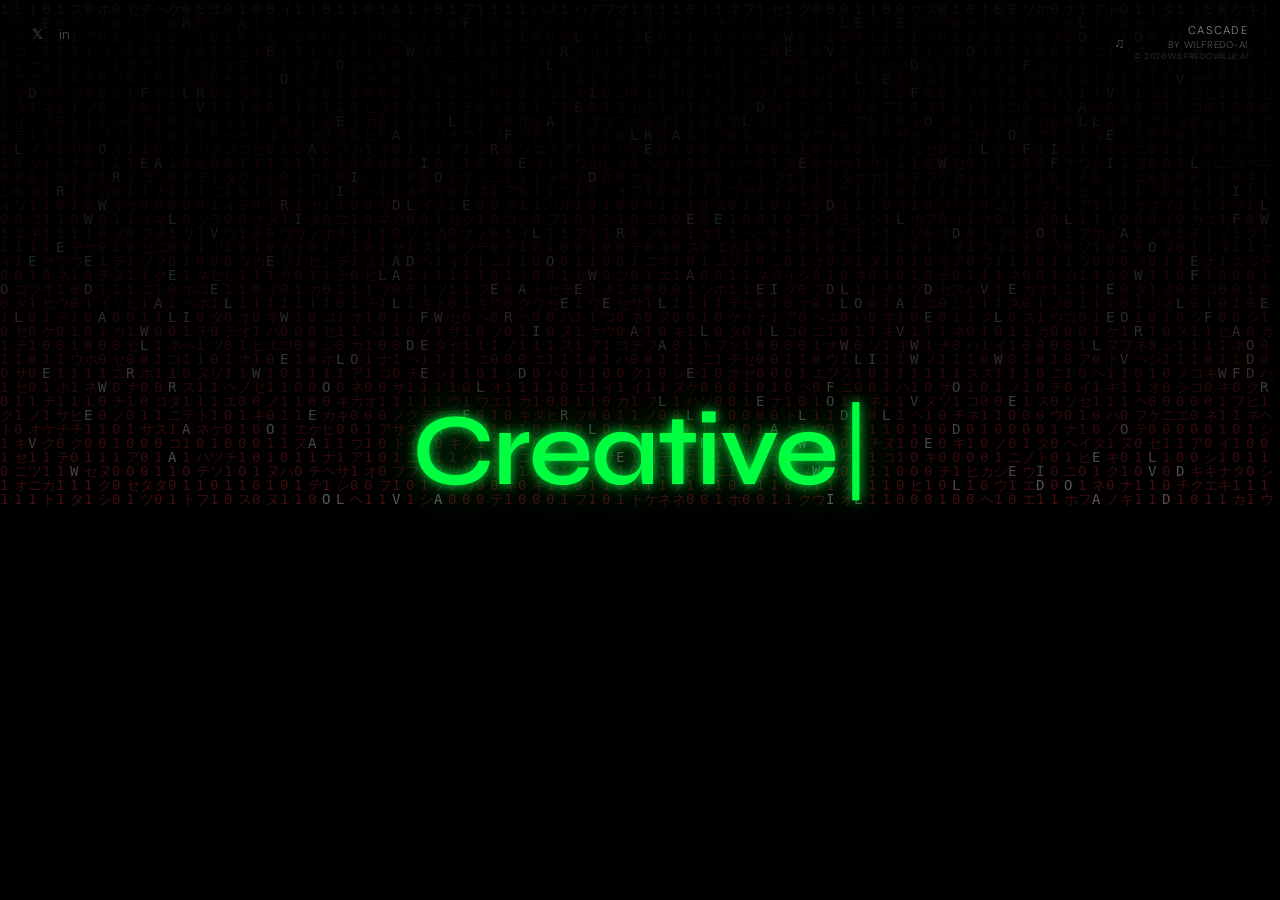
==== index.html @ 31f4cccd "Add Google Analytics (G-KFKY64NLW1) Co-Authored-By: Claude Sonnet 4.6 <noreply@anthropic.com>" ====
<!DOCTYPE html>
<html lang="en">
<head>
  <meta charset="UTF-8" />
  <meta name="viewport" content="width=device-width, initial-scale=1.0" />
  <title>Wilfredo Valle — wilfredovalle.ai</title>
  <meta name="description" content="Something is coming. Wilfredo Valle — San Francisco." />
  <meta property="og:title" content="Wilfredo Valle — Coming Soon" />
  <meta property="og:description" content="Something is coming. Wilfredo Valle — San Francisco." />
  <meta property="og:url" content="https://wilfredovalle.ai" />
  <meta property="og:type" content="website" />
  <meta property="og:image" content="https://wilfredovalle.ai/assets/og-image.png" />
  <meta name="twitter:card" content="summary_large_image" />
  <meta name="twitter:title" content="Wilfredo Valle — Coming Soon" />
  <meta name="twitter:description" content="Something is coming. Wilfredo Valle — San Francisco." />
  <meta name="twitter:image" content="https://wilfredovalle.ai/assets/og-image.png" />
  <link rel="canonical" href="https://wilfredovalle.ai" />
  <link rel="preconnect" href="https://fonts.googleapis.com" />
  <link rel="preconnect" href="https://fonts.gstatic.com" crossorigin />
  <link href="https://fonts.googleapis.com/css2?family=Syne:wght@400;500;600;700&family=DM+Sans:wght@200;300;400&display=swap" rel="stylesheet" />
  <link rel="stylesheet" href="styles.css?v=2" />
  <!-- Google tag (gtag.js) -->
  <script async src="https://www.googletagmanager.com/gtag/js?id=G-KFKY64NLW1"></script>
  <script>
    window.dataLayer = window.dataLayer || [];
    function gtag(){dataLayer.push(arguments);}
    gtag('js', new Date());
    gtag('config', 'G-KFKY64NLW1');
  </script>
</head>
<body>

  <div id="js-intro" class="word-intro" aria-live="polite" aria-label="Teaser">
    <canvas class="word-intro__canvas" aria-hidden="true"></canvas>
    <span class="word-intro__display"></span><span class="word-intro__cursor">|</span>

    <nav class="teaser-socials" aria-label="Social profiles">
      <a href="https://x.com/atnomos" target="_blank" rel="noopener noreferrer" aria-label="X">𝕏</a>
      <a href="https://www.linkedin.com/in/wilfredo-tpm/" target="_blank" rel="noopener noreferrer" aria-label="LinkedIn">in</a>
    </nav>

    <div class="teaser-audio-bar">
      <button class="teaser-mute" id="js-mute" aria-label="Mute music">♫</button>
      <div class="teaser-audio-label">
        <span>Cascade</span>
        <span>by wilfredo-ai</span>
        <span>© 2026 wilfredovalle.ai</span>
      </div>
    </div>

    <!-- End card: monogram + March 2026, fades in after "Coming Soon" -->
    <div id="js-endcard" class="teaser-endcard">
      <div class="logo-ring">
        <a class="monogram monogram--landing" href="https://wilfredovalle.ai" aria-label="Wilfredo Valle">
          <video muted playsinline id="js-mv">
            <source src="assets/animate-logo.webm" type="video/webm" />
            <source src="assets/animate-logov2.m4v" type="video/mp4" />
          </video>
          <img src="assets/monogram-logo.png" alt="Wilfredo Valle" class="logo-static" id="js-mi" />
        </a>
      </div>
      <div class="teaser-countdown" id="js-countdown">
        <span class="teaser-countdown__label">Launching</span>
        <div class="teaser-countdown__units">
          <div class="teaser-countdown__unit"><span id="js-cd-d">00</span><span>Days</span></div>
          <div class="teaser-countdown__sep">:</div>
          <div class="teaser-countdown__unit"><span id="js-cd-h">00</span><span>Hrs</span></div>
          <div class="teaser-countdown__sep">:</div>
          <div class="teaser-countdown__unit"><span id="js-cd-m">00</span><span>Min</span></div>
          <div class="teaser-countdown__sep">:</div>
          <div class="teaser-countdown__unit"><span id="js-cd-s">00</span><span>Sec</span></div>
        </div>
      </div>
    </div>
  </div>

  <style>
    /* Keep words on one line at all viewport widths */
    .word-intro__display,
    .word-intro__cursor {
      white-space: nowrap;
      font-size: clamp(1.6rem, 8vw, 8rem);
    }

    /* Slow fade for "Coming Soon" — teaser page only */
    .word-intro__display.is-farewell {
      transition: opacity 2000ms ease, text-shadow 2000ms ease;
      opacity: 0;
      text-shadow: none;
    }

    /* End card wrapper — centered, stacks monogram above credit */
    .teaser-endcard {
      position: absolute;
      top: 50%;
      left: 50%;
      transform: translate(-50%, -50%);
      z-index: 2;
      display: flex;
      flex-direction: column;
      align-items: center;
      gap: 2rem;
      opacity: 0;
      transition: opacity 1500ms ease;
      pointer-events: none;
    }

    .teaser-endcard.is-visible {
      opacity: 1;
      pointer-events: auto;
    }

    /* Countdown — centered inside endcard */
    .teaser-countdown {
      display: flex;
      flex-direction: column;
      align-items: center;
      gap: 0.45rem;
    }
    .teaser-countdown__label {
      font-family: var(--f-ui, 'DM Sans', sans-serif);
      font-size: clamp(0.45rem, 0.9vw, 0.55rem);
      font-weight: 300;
      letter-spacing: 0.22em;
      text-transform: uppercase;
      color: rgba(243, 241, 238, 0.22);
    }
    .teaser-countdown__units {
      display: flex;
      align-items: flex-start;
      gap: 0.4rem;
    }
    .teaser-countdown__unit {
      display: flex;
      flex-direction: column;
      align-items: center;
      gap: 0.15rem;
    }
    .teaser-countdown__unit span:first-child {
      font-family: var(--f-ui, 'DM Sans', sans-serif);
      font-size: clamp(1rem, 2.5vw, 1.5rem);
      font-weight: 200;
      letter-spacing: 0.04em;
      color: rgba(243, 241, 238, 0.55);
      font-variant-numeric: tabular-nums;
      line-height: 1;
    }
    .teaser-countdown__unit span:last-child {
      font-family: var(--f-ui, 'DM Sans', sans-serif);
      font-size: clamp(0.38rem, 0.7vw, 0.48rem);
      font-weight: 300;
      letter-spacing: 0.15em;
      text-transform: uppercase;
      color: rgba(243, 241, 238, 0.2);
    }
    .teaser-countdown__sep {
      font-family: var(--f-ui, 'DM Sans', sans-serif);
      font-size: clamp(0.8rem, 2vw, 1.2rem);
      font-weight: 200;
      color: rgba(243, 241, 238, 0.18);
      padding-top: 0.05rem;
      line-height: 1;
    }

    /* Audio bar — fixed top-right, stacks mute button + track info */
    .teaser-audio-bar {
      position: absolute;
      top: 1.5rem;
      right: 2rem;
      z-index: 2;
      display: flex;
      align-items: center;
      gap: 0.6rem;
    }

    /* Music toggle button */
    .teaser-mute {
      background: none;
      border: none;
      color: rgba(243, 241, 238, 0.3);
      font-size: 0.9rem;
      cursor: pointer;
      padding: 0;
      transition: color 200ms;
      flex-shrink: 0;
    }
    .teaser-mute:hover { color: rgba(243, 241, 238, 0.7); }

    /* Track name + credit */
    .teaser-audio-label {
      display: flex;
      flex-direction: column;
      align-items: flex-end;
      gap: 0.1rem;
      font-family: var(--f-ui, 'DM Sans', sans-serif);
      font-weight: 300;
      letter-spacing: 0.08em;
      text-transform: uppercase;
      line-height: 1.2;
    }
    .teaser-audio-label span:nth-child(1) {
      font-size: clamp(0.55rem, 1.2vw, 0.7rem);
      color: rgba(243, 241, 238, 0.55);
    }
    .teaser-audio-label span:nth-child(2) {
      font-size: clamp(0.48rem, 1vw, 0.6rem);
      color: rgba(243, 241, 238, 0.35);
      letter-spacing: 0.06em;
    }
    .teaser-audio-label span:nth-child(3) {
      font-size: clamp(0.42rem, 0.9vw, 0.52rem);
      color: rgba(243, 241, 238, 0.22);
      letter-spacing: 0.05em;
    }

    /* Social icons — top-left */
    .teaser-socials {
      position: absolute;
      top: 1.6rem;
      left: 2rem;
      z-index: 2;
      display: flex;
      align-items: center;
      gap: 1rem;
      font-family: var(--f-ui, 'DM Sans', sans-serif);
      font-size: 0.85rem;
      font-weight: 300;
    }
    .teaser-socials a {
      color: rgba(243, 241, 238, 0.3);
      text-decoration: none;
      transition: color 200ms;
    }
    .teaser-socials a:hover { color: rgba(243, 241, 238, 0.75); }

    /* "March 2026" credit text */
    .teaser-credit {
      display: block;
      text-align: center;
      padding-left: 0.35em; /* compensate for trailing letter-spacing so text is visually centered */
      font-family: var(--f-ui, 'DM Sans', sans-serif);
      font-size: clamp(0.65rem, 1.5vw, 0.85rem);
      font-weight: 300;
      letter-spacing: 0.35em;
      text-transform: uppercase;
      color: rgba(243, 241, 238, 0.45);
      white-space: nowrap;
    }
  </style>

  <script>
    (function () {
      'use strict';

      var intro   = document.getElementById('js-intro');
      var display = intro.querySelector('.word-intro__display');
      var cursor  = intro.querySelector('.word-intro__cursor');
      var canvas  = intro.querySelector('.word-intro__canvas');
      var ctx     = canvas.getContext('2d');

      // --- Matrix rain ---
      var FONT_SIZE = 14;
      var CHARS      = '01101001011010011011010110100101101001010110100110110101アイウエオカキクケコサシスセソタチツテトナニヌネノハヒフヘホ';
      var NAME_CHARS = 'WILFREDOVALE';
      var drops, rainInterval;

      function initCanvas() {
        canvas.width  = window.innerWidth;
        canvas.height = window.innerHeight;
        ctx.fillStyle = '#000';
        ctx.fillRect(0, 0, canvas.width, canvas.height);
        drops = new Array(Math.floor(canvas.width / FONT_SIZE)).fill(1);
      }

      function drawRain() {
        ctx.fillStyle = 'rgba(0, 0, 0, 0.05)';
        ctx.fillRect(0, 0, canvas.width, canvas.height);
        ctx.font = FONT_SIZE + 'px monospace';

        // Slow sine wave oscillates between green (t=0) and red (t=1)
        var t      = (Math.sin(Date.now() / 4000) + 1) / 2;
        var rMain  = Math.floor(t * 220);
        var gMain  = Math.floor((1 - t) * 255);
        var rLight = Math.floor(t * 255 + (1 - t) * 204);
        var gLight = Math.floor((1 - t) * 255 + t * 204);
        var mainColor  = 'rgb(' + rMain  + ',' + gMain  + ',40)';
        var lightColor = 'rgb(' + rLight + ',' + gLight + ',204)';

        for (var i = 0; i < drops.length; i++) {
          // 8% chance to inject a letter from the name with a random glow
          var isName = Math.random() < 0.08;
          var char = isName
            ? NAME_CHARS[Math.floor(Math.random() * NAME_CHARS.length)]
            : CHARS[Math.floor(Math.random() * CHARS.length)];

          if (isName) {
            ctx.shadowColor = mainColor;
            ctx.shadowBlur  = 10 + Math.random() * 25;
            ctx.fillStyle   = Math.random() < 0.4 ? '#ffffff' : lightColor;
          } else {
            ctx.shadowBlur = 0;
            ctx.fillStyle  = drops[i] === 1 ? lightColor : mainColor;
          }

          ctx.fillText(char, i * FONT_SIZE, drops[i] * FONT_SIZE);
          ctx.shadowBlur = 0; // always reset so glow doesn't bleed

          if (drops[i] * FONT_SIZE > canvas.height && Math.random() > 0.975) {
            drops[i] = 0;
          }
          drops[i]++;
        }
      }

      initCanvas();
      window.addEventListener('resize', initCanvas);
      rainInterval = setInterval(drawRain, 33); // ~30 fps

      // --- Typewriter ---
      var WORDS     = ['Creative Direction', 'Design Thinker', 'Technologist', 'Program Manager', 'AI Evangelist', 'Coming Soon'];
      var HOLD      = 900;
      var CLEAR_GAP = 220;
      var timer;

      // Randomised delay per character — mimics natural typing rhythm
      function charDelay(ch) {
        var base = ch === ' ' ? 180 : 120;          // spaces feel like a beat
        var jitter = Math.random() * 100;            // ±0–100ms natural variance
        var hesitate = Math.random() < 0.12 ? 200 : 0; // occasional micro-pause
        return base + jitter + hesitate;
      }

      function farewell() {
        clearTimeout(timer);
        // Hold 1000ms → fade "Coming Soon" out (2000ms)
        setTimeout(function () {
          display.classList.add('is-farewell');
          cursor.style.display = 'none';
          // After "Coming Soon" is gone → fade in endcard and play monogram video
          setTimeout(function () {
            var endcard = document.getElementById('js-endcard');
            var mv = document.getElementById('js-mv');
            var mi = document.getElementById('js-mi');
            endcard.classList.add('is-visible');
            if (mv) {
              mv.currentTime = 0;
              mv.play();
              mv.addEventListener('ended', function () {
                mv.style.opacity = '0';
                if (mi) { mi.style.opacity = '1'; }
              }, { once: true });
            }
          }, 2200); // slightly past the 2000ms fade-out
        }, 1000);
      }

      function typeWord(wordIdx, charIdx) {
        var word = WORDS[wordIdx];
        display.textContent = word.slice(0, charIdx);
        if (charIdx < word.length) {
          timer = setTimeout(function () { typeWord(wordIdx, charIdx + 1); }, charDelay(word[charIdx]));
        } else if (wordIdx === WORDS.length - 1) {
          farewell();
        } else {
          timer = setTimeout(function () {
            display.textContent = '';
            timer = setTimeout(function () { typeWord(wordIdx + 1, 0); }, CLEAR_GAP);
          }, HOLD);
        }
      }

      typeWord(0, 0);
    }());
  </script>

  <script>
    /* ── Tron / Matrix inspired generative soundtrack ────────────────────────
       Layers: deep bass drone · detuned sawtooth pad · Am7 arpeggio · shimmer
       All synthesised via Web Audio API — no audio files needed.
       Starts automatically; falls back to first user interaction if
       browser autoplay policy blocks it.
    ──────────────────────────────────────────────────────────────────────── */
    (function () {
      'use strict';

      var AC = window.AudioContext || window.webkitAudioContext;
      if (!AC) return;

      var actx, masterGain, delay;
      var arpIdx = 0, arpTimer = null, arpStarted = false;
      var isMuted = false, isFading = false;

      // Am7 arpeggio: A2 C3 E3 G3 A3 G3 E3 C3 (dark, cinematic)
      var ARP   = [110, 130.81, 164.81, 196.00, 220.00, 196.00, 164.81, 130.81];
      var STEP  = 250; // 8th note at 120 BPM (ms)

      function build() {
        actx = new AC();

        // Master
        masterGain = actx.createGain();
        masterGain.gain.value = 0.5;
        masterGain.connect(actx.destination);

        // Feedback delay — simulates reverb
        delay = actx.createDelay(1.0);
        delay.delayTime.value = 0.38;
        var fb   = actx.createGain();   fb.gain.value = 0.42;
        var fbLp = actx.createBiquadFilter();
        fbLp.type = 'lowpass'; fbLp.frequency.value = 3000;
        delay.connect(fbLp); fbLp.connect(fb); fb.connect(delay);
        delay.connect(masterGain);

        // Route helper: split a node to dry (master) + wet (delay)
        function route(node, dry, wet) {
          if (dry) { var d = actx.createGain(); d.gain.value = dry; node.connect(d); d.connect(masterGain); }
          if (wet) { var w = actx.createGain(); w.gain.value = wet; node.connect(w); w.connect(delay); }
        }

        // ── Bass drone  A1 = 55 Hz, sine, tremolo LFO ──────────────────
        var bass  = actx.createOscillator(); bass.type = 'sine'; bass.frequency.value = 55;
        var bLFO  = actx.createOscillator(); bLFO.type = 'sine'; bLFO.frequency.value = 0.22;
        var bAmt  = actx.createGain(); bAmt.gain.value = 0.09;
        var bGain = actx.createGain(); bGain.gain.value = 0.28;
        bLFO.connect(bAmt); bAmt.connect(bGain.gain); // LFO → tremolo
        bass.connect(bGain); bGain.connect(masterGain);
        bass.start(); bLFO.start();

        // ── Pad  detuned sawtooth pairs at A2 + E3 + A3, lowpass swept ──
        var pFilt = actx.createBiquadFilter();
        pFilt.type = 'lowpass'; pFilt.frequency.value = 600; pFilt.Q.value = 2;

        var fLFO = actx.createOscillator(); fLFO.type = 'sine'; fLFO.frequency.value = 0.04;
        var fAmt = actx.createGain(); fAmt.gain.value = 450;  // sweep ±450 Hz
        fLFO.connect(fAmt); fAmt.connect(pFilt.frequency); fLFO.start();

        [[110, 110.5], [165, 165.4], [220, 220.7]].forEach(function (pair) {
          pair.forEach(function (f) {
            var o = actx.createOscillator(); o.type = 'sawtooth'; o.frequency.value = f;
            o.connect(pFilt); o.start();
          });
        });
        var pGain = actx.createGain(); pGain.gain.value = 0.08;
        pFilt.connect(pGain); route(pGain, 0.6, 0.4);

        // ── High shimmer  A5 = 880 Hz, mostly wet ──────────────────────
        var shim  = actx.createOscillator(); shim.type = 'sine'; shim.frequency.value = 880;
        var sGain = actx.createGain(); sGain.gain.value = 0.01;
        shim.connect(sGain); route(sGain, 0.05, 0.95);
        shim.start();

        // ── Arpeggio  Am7 pattern, square wave, 120 BPM 8th notes ──────
        function tick() {
          if (isFading) return; // let the fade finish cleanly — no new notes
          var f = ARP[arpIdx % ARP.length];
          var o = actx.createOscillator(); o.type = 'square'; o.frequency.value = f;
          var g = actx.createGain();
          g.gain.setValueAtTime(0, actx.currentTime);
          g.gain.linearRampToValueAtTime(0.08, actx.currentTime + 0.012);
          g.gain.exponentialRampToValueAtTime(0.001, actx.currentTime + STEP / 1000 * 0.8);
          o.connect(g); route(g, 0.4, 0.6);
          o.start(); o.stop(actx.currentTime + STEP / 1000);
          arpIdx++;
          arpTimer = setTimeout(tick, STEP);
        }

        function startArp() {
          if (actx.state === 'running' && !arpStarted) {
            arpStarted = true;
            setTimeout(tick, 600);
          }
        }
        actx.onstatechange = startArp;
        startArp();
      }

      // ── Boot ────────────────────────────────────────────────────────────
      build();

      // Try immediate resume (works when page was reached via a click/link)
      actx.resume().catch(function () {});

      // Fallback: resume on first interaction
      ['click', 'touchstart', 'keydown'].forEach(function (evt) {
        document.addEventListener(evt, function () { actx.resume(); }, { once: true });
      });

      // ── Fade out at 1:50 → silence at 2:00 ─────────────────────────────
      setTimeout(function () {
        isFading = true;
        clearTimeout(arpTimer);
        masterGain.gain.setValueAtTime(isMuted ? 0 : 0.5, actx.currentTime);
        masterGain.gain.linearRampToValueAtTime(0, actx.currentTime + 10);
      }, 110000); // 110s + 10s fade = exactly 2:00

      // ── Mute toggle ─────────────────────────────────────────────────────
      var muteBtn = document.getElementById('js-mute');
      if (muteBtn) {
        muteBtn.addEventListener('click', function (e) {
          e.stopPropagation();
          actx.resume(); // ensure running after interaction
          isMuted = !isMuted;
          masterGain.gain.setTargetAtTime(isMuted ? 0 : 0.5, actx.currentTime, 0.2);
          muteBtn.textContent = isMuted ? '♪' : '♫';
          muteBtn.setAttribute('aria-label', isMuted ? 'Unmute music' : 'Mute music');
        });
      }

    }());
  </script>

  <script>
    /* ── Countdown to March 31 2026 ─────────────────────────────────────── */
    (function () {
      var target = new Date(2026, 2, 31).getTime(); // March 31, 2026 midnight local
      var dEl = document.getElementById('js-cd-d');
      var hEl = document.getElementById('js-cd-h');
      var mEl = document.getElementById('js-cd-m');
      var sEl = document.getElementById('js-cd-s');
      function pad(n) { return n < 10 ? '0' + n : '' + n; }
      function tick() {
        var diff = target - Date.now();
        if (diff <= 0) { dEl.textContent = hEl.textContent = mEl.textContent = sEl.textContent = '00'; return; }
        dEl.textContent = pad(Math.floor(diff / 86400000));
        hEl.textContent = pad(Math.floor((diff % 86400000) / 3600000));
        mEl.textContent = pad(Math.floor((diff % 3600000) / 60000));
        sEl.textContent = pad(Math.floor((diff % 60000) / 1000));
      }
      tick();
      setInterval(tick, 1000);
    }());
  </script>

</body>
</html>
---- styles.css ----
/* =============================================================================
   WILFREDO VALLE — PORTRAIT PHOTOGRAPHY
   styles.css
   ============================================================================= */


/* -----------------------------------------------------------------------------
   1. DESIGN TOKENS
   ----------------------------------------------------------------------------- */

:root {
  /* Color palette — warm near-white on deep black */
  --c-text:         #f0eee9;
  --c-text-muted:   rgba(240, 238, 233, 0.60);
  --c-text-dim:     rgba(240, 238, 233, 0.35);
  --c-border:       rgba(240, 238, 233, 0.18);
  --c-border-hover: rgba(240, 238, 233, 0.45);
  --c-glass:        rgba(0, 0, 0, 0.28);
  --c-glass-hover:  rgba(240, 238, 233, 0.09);

  /* Typography */
  --f-display: 'Syne', 'Helvetica Neue', Helvetica, Arial, sans-serif;
  --f-ui:      'DM Sans', 'Helvetica Neue', Helvetica, Arial, sans-serif;

  /* Easing curve */
  --ease: cubic-bezier(0.22, 1, 0.36, 1);
}


/* -----------------------------------------------------------------------------
   2. RESET
   ----------------------------------------------------------------------------- */

*,
*::before,
*::after {
  box-sizing: border-box;
  margin: 0;
  padding: 0;
}

html,
body {
  height: 100%;
  overflow-x: hidden;
}

body {
  font-family: var(--f-ui);
  color: var(--c-text);
  background-color: #0d0d0d;
  -webkit-font-smoothing: antialiased;
  -moz-osx-font-smoothing: grayscale;
}

img {
  display: block;
  max-width: 100%;
}

a {
  color: inherit;
  text-decoration: none;
}

button {
  cursor: pointer;
  background: none;
  border: none;
  font: inherit;
}


/* -----------------------------------------------------------------------------
   3. BACKGROUND
   ----------------------------------------------------------------------------- */

/*
  ┌───────────────────────────────────────────────────────────────────────────┐
  │  BACKGROUND IMAGE                                                         │
  │  Replace YOUR_BACKGROUND_IMAGE_HERE with your hosted image URL.           │
  │  Example:                                                                 │
  │    background-image: url('/assets/images/background.jpg');                │
  │  Tip: adjust background-position to frame a specific area of the photo.  │
  └───────────────────────────────────────────────────────────────────────────┘
*/
.bg-image {
  position: fixed;
  inset: 0;
  z-index: 0;
  background-image: url('YOUR_BACKGROUND_IMAGE_HERE');
  background-size: cover;
  background-position: center;
  background-repeat: no-repeat;
  background-color: #111; /* Solid fallback while image loads */
}

/*
  Dark scrim overlay.
  Increase the alpha (currently 0.65) to darken; decrease to lighten.
*/
.bg-overlay {
  position: fixed;
  inset: 0;
  z-index: 1;
  background-color: rgba(0, 0, 0, 0.65);
}


/* -----------------------------------------------------------------------------
   4. SHARED: MONOGRAM CIRCLE
   ----------------------------------------------------------------------------- */

/*
  Default: displays "WA" text monogram.
  To use your portrait photo instead:
    1. Add the class "monogram--photo" alongside "monogram"
    2. Replace the URL in .monogram--photo below
    3. Remove the inner <span class="monogram__text"> from the HTML
*/
.monogram {
  width: 96px;
  height: 96px;
  border-radius: 50%;
  border: 1px solid var(--c-border);
  background-color: var(--c-glass);
  backdrop-filter: blur(10px);
  -webkit-backdrop-filter: blur(10px);
  display: flex;
  align-items: center;
  justify-content: center;
  flex-shrink: 0;
  overflow: hidden;
  user-select: none;
  transition: border-color 400ms var(--ease);
}

.monogram:hover {
  border-color: var(--c-border-hover);
}

.monogram__text {
  font-family: var(--f-display);
  font-weight: 500;
  font-size: 2rem;
  letter-spacing: 0.12em;
  color: var(--c-text);
  line-height: 1;
}

/* Landing page: larger size, no border (ring wrapper handles it) */
.monogram--landing {
  position: relative;
  width: 152px;
  height: 152px;
  border: none;
  background: transparent;
  backdrop-filter: none;
  -webkit-backdrop-filter: none;
}

.monogram--landing video {
  width: 100%;
  height: 100%;
  object-fit: contain;
  display: block;
  transform: scale(2.6);
  transition: opacity 600ms cubic-bezier(0.22, 1, 0.36, 1);
}

.logo-static {
  position: absolute;
  inset: 0;
  width: 100%;
  height: 100%;
  object-fit: cover;
  opacity: 0;
  pointer-events: none;
  transition: opacity 600ms cubic-bezier(0.22, 1, 0.36, 1);
}

/*
  Shiny silver ring wrapping the landing logo.
  Uses a conic-gradient to simulate a polished metallic surface —
  highlights at top-right, shadows at bottom-left.
*/
.logo-ring {
  padding: 3px;
  border-radius: 50%;
  background: conic-gradient(
    from 125deg,
    #4a4a4a   0deg,
    #b0b0b0  50deg,
    #e8e8e8  85deg,
    #ffffff 110deg,
    #f0f0f0 135deg,
    #c8c8c8 165deg,
    #888888 210deg,
    #5a5a5a 250deg,
    #aaaaaa 295deg,
    #4a4a4a 360deg
  );
  box-shadow:
    0 0 0 1px rgba(255, 255, 255, 0.08),
    0 0 28px rgba(200, 200, 200, 0.18),
    0 4px 20px rgba(0, 0, 0, 0.55);
  transition: box-shadow 400ms var(--ease);
}

.logo-ring:hover {
  box-shadow:
    0 0 0 1px rgba(255, 255, 255, 0.14),
    0 0 40px rgba(220, 220, 220, 0.28),
    0 4px 24px rgba(0, 0, 0, 0.55);
}

/* Small variant used inside the nav bar */
.monogram--sm {
  width: 42px;
  height: 42px;
}

.monogram--sm .monogram__text {
  font-size: 1.1rem;
  letter-spacing: 0.06em;
}

/*
  ┌───────────────────────────────────────────────────────────────────────────┐
  │  PORTRAIT PHOTO VARIANT                                                   │
  │  Replace YOUR_HEADSHOT_HERE with your circular portrait image URL.        │
  │  Example: url('/assets/images/wilfredo-headshot.jpg')                    │
  └───────────────────────────────────────────────────────────────────────────┘
*/
.monogram--photo {
  background-image: url('YOUR_HEADSHOT_HERE');
  background-size: cover;
  background-position: center;
}


/* -----------------------------------------------------------------------------
   5. SHARED: SOCIAL LINKS ROW
   ----------------------------------------------------------------------------- */

.socials {
  display: flex;
  align-items: center;
  justify-content: center;
  gap: 1.1rem;
}

.social-link {
  display: flex;
  align-items: center;
  justify-content: center;
  width: 34px;
  height: 34px;
  border-radius: 50%;
  border: 1px solid var(--c-border);
  color: var(--c-text-muted);
  font-family: var(--f-ui);
  font-size: 0.78rem;
  font-weight: 400;
  transition:
    color 360ms var(--ease),
    border-color 360ms var(--ease),
    background-color 360ms var(--ease);
}

.social-link:hover {
  color: var(--c-text);
  border-color: var(--c-border-hover);
  background-color: var(--c-glass-hover);
}

/* 500px needs smaller text to fit inside the circle */
.social-link--500px {
  font-size: 0.5rem;
  font-weight: 300;
  flex-direction: column;
  line-height: 1.2;
  letter-spacing: 0.01em;
}


/* -----------------------------------------------------------------------------
   6. LANDING SCREEN
   ----------------------------------------------------------------------------- */

.landing {
  position: fixed;
  inset: 0;
  z-index: 200;
  display: flex;
  flex-direction: column;
  align-items: center;
  justify-content: center;
  gap: 1.5rem;
  /* Fade-out transition applied via JS */
  transition:
    opacity  800ms var(--ease),
    visibility 800ms var(--ease);
}

.landing.is-hidden {
  opacity: 0;
  visibility: hidden;
  pointer-events: none;
}

/* ── Logo intro: ring sweeps in, photo stays upright ── */
.logo-ring {
  animation: ring-sweep 1s cubic-bezier(0.22, 1, 0.36, 1) 0.15s both;
}

/* Counter-rotate the inner circle so the photo stays face-up */
.logo-ring .monogram--landing {
  animation: ring-counter 1s cubic-bezier(0.22, 1, 0.36, 1) 0.15s both;
}

@keyframes ring-sweep {
  from { rotate: -300deg; }
  to   { rotate: 0deg; }
}

@keyframes ring-counter {
  from { rotate: 300deg; }
  to   { rotate: 0deg; }
}

/* ── Staggered reveal for subtitle, button, socials ── */
.landing__sub {
  animation: landing-item-in 0.7s var(--ease) 1s both;
}

.btn-enter {
  animation: landing-item-in 0.7s var(--ease) 1.2s both;
}

.landing .socials {
  animation: landing-item-in 0.7s var(--ease) 1.4s both;
}

@keyframes landing-item-in {
  from { opacity: 0; transform: translateY(14px); }
  to   { opacity: 1; transform: translateY(0); }
}

.landing__heading {
  font-family: var(--f-display);
  font-weight: 400;
  font-size: clamp(1.45rem, 4vw, 2.2rem);
  letter-spacing: 0.02em;
  text-align: center;
  color: var(--c-text);
  line-height: 1.25;
  max-width: 500px;
  padding: 0 1.5rem;
}

.landing__sub {
  font-family: var(--f-ui);
  font-weight: 200;
  font-size: 0.67rem;
  letter-spacing: 0.38em;
  text-transform: uppercase;
  color: var(--c-text-muted);
}

/* "Enter" pill button */
.btn-enter {
  margin-top: 0.2rem;
  padding: 0.62rem 2rem;
  border-radius: 100px;
  border: 1px solid var(--c-border);
  background-color: var(--c-glass);
  backdrop-filter: blur(12px);
  -webkit-backdrop-filter: blur(12px);
  color: var(--c-text-muted);
  font-family: var(--f-ui);
  font-weight: 300;
  font-size: 0.67rem;
  letter-spacing: 0.32em;
  text-transform: uppercase;
  transition:
    background-color 380ms var(--ease),
    border-color     380ms var(--ease),
    color            380ms var(--ease),
    transform         120ms ease;
}

.btn-enter:hover {
  background-color: var(--c-glass-hover);
  border-color: var(--c-border-hover);
  color: var(--c-text);
}

.btn-enter:active {
  transform: scale(0.97);
}

.btn-replay {
  position: absolute;
  bottom: 2rem;
  left: 50%;
  transform: translateX(-50%);
  background: none;
  border: none;
  color: rgba(243, 241, 238, 0.28);
  font-family: var(--f-ui);
  font-size: 0.62rem;
  letter-spacing: 0.18em;
  text-transform: uppercase;
  cursor: pointer;
  padding: 0;
  white-space: nowrap;
  transition: color 200ms;
  animation: landing-item-in 0.7s var(--ease) 2s both;
}

.btn-replay:hover {
  color: rgba(243, 241, 238, 0.65);
}


/* -----------------------------------------------------------------------------
   7. MAIN CONTENT WRAPPER
   ----------------------------------------------------------------------------- */

.site-main {
  position: relative;
  z-index: 10;
  min-height: 100vh;
  display: flex;
  flex-direction: column;
  /* Hidden by default; JS adds .is-revealed */
  opacity: 0;
  pointer-events: none;
  transition: opacity 800ms var(--ease);
}

.site-main.is-revealed {
  opacity: 1;
  pointer-events: auto;
}

/*
  Staggered reveal: sections slide up from 20px and fade in.
  Each .anim-N class carries a distinct transition-delay.
*/
.anim {
  opacity: 0;
  transform: translateY(20px);
  transition:
    opacity   700ms var(--ease),
    transform 700ms var(--ease);
}

.site-main.is-revealed .anim-1 { opacity: 1; transform: none; transition-delay:  80ms; }
.site-main.is-revealed .anim-2 { opacity: 1; transform: none; transition-delay: 220ms; }
.site-main.is-revealed .anim-3 { opacity: 1; transform: none; transition-delay: 360ms; }
.site-main.is-revealed .anim-4 { opacity: 1; transform: none; transition-delay: 490ms; }


/* -----------------------------------------------------------------------------
   8. NAVIGATION
   ----------------------------------------------------------------------------- */

.site-nav {
  position: fixed;
  top: 0;
  left: 0;
  right: 0;
  z-index: 50;
  display: flex;
  align-items: center;
  justify-content: space-between;
  padding: 1.4rem 2.5rem;
}

.site-nav__links {
  display: flex;
  align-items: center;
  gap: 2.5rem;
}

.site-nav__link {
  font-family: var(--f-ui);
  font-weight: 300;
  font-size: 0.64rem;
  letter-spacing: 0.3em;
  text-transform: uppercase;
  color: var(--c-text-muted);
  position: relative;
  transition: color 360ms var(--ease);
}

/* Animated underline on hover */
.site-nav__link::after {
  content: '';
  position: absolute;
  bottom: -4px;
  left: 0;
  right: 0;
  height: 1px;
  background: var(--c-text);
  transform: scaleX(0);
  transform-origin: left center;
  transition: transform 360ms var(--ease);
}

.site-nav__link:hover {
  color: var(--c-text);
}

.site-nav__link:hover::after {
  transform: scaleX(1);
}


/* -----------------------------------------------------------------------------
   9. HERO / INTRO
   ----------------------------------------------------------------------------- */

.hero {
  flex: 1;
  display: flex;
  flex-direction: column;
  align-items: center;
  justify-content: center;
  text-align: center;
  padding: 9rem 2rem 4rem;
  gap: 1.2rem;
}

.hero__headline {
  font-family: var(--f-display);
  font-weight: 400;
  font-size: clamp(2.8rem, 8vw, 5.6rem);
  letter-spacing: 0em;
  line-height: 1;
  color: var(--c-text);
  margin-top: 0.4rem;
}

.hero__sub {
  font-family: var(--f-ui);
  font-weight: 200;
  font-size: 0.64rem;
  letter-spacing: 0.45em;
  text-transform: uppercase;
  color: var(--c-text-muted);
}

.hero__location {
  font-family: var(--f-display);
  font-weight: 500;
  font-size: clamp(1.6rem, 4vw, 2.8rem);
  letter-spacing: 0.02em;
  color: var(--c-text);
  line-height: 1.1;
}

/* Gently bouncing scroll indicator */
.scroll-arrow {
  margin-top: 0.9rem;
  font-size: 1rem;
  color: var(--c-text-dim);
  animation: float-down 2.8s ease-in-out infinite;
  user-select: none;
}

@keyframes float-down {
  0%, 100% { transform: translateY(0);   opacity: 0.40; }
  50%       { transform: translateY(7px); opacity: 0.75; }
}


/* -----------------------------------------------------------------------------
   10. PORTRAIT GRID
   ----------------------------------------------------------------------------- */

.portfolio-grid {
  display: grid;
  grid-template-columns: repeat(3, 1fr);
  gap: 0;
  padding: 0;
}

.portrait-card {
  display: flex;
  flex-direction: column;
  gap: 0.65rem;
  cursor: pointer;
  /* Entrance: hidden state — revealed by IntersectionObserver */
  opacity: 0;
  transform: translateY(48px) scale(0.97);
  filter: blur(6px);
  will-change: opacity, transform, filter;
  transition:
    opacity   720ms var(--ease),
    transform 720ms var(--ease),
    filter    480ms ease-out;
}

.portrait-card.is-visible {
  opacity: 1;
  transform: none;
  filter: blur(0);
}

/* Image wrapper */
.portrait-card__image-wrap {
  position: relative;
  aspect-ratio: 2 / 3;
  overflow: hidden;
  background-color: rgba(240, 238, 233, 0.04);
}

/* Hover: warm shimmer overlay (image scale removed — parallax owns transform) */
.portrait-card__image-wrap::after {
  content: '';
  position: absolute;
  inset: 0;
  background: rgba(240, 238, 233, 0);
  transition: background 500ms var(--ease);
  pointer-events: none;
  z-index: 1;
}


.portrait-card:hover .portrait-card__image-wrap::after {
  background: rgba(240, 238, 233, 0.07);
}

.portrait-card__image-wrap img {
  width: 100%;
  height: 100%;
  object-fit: cover;
  display: block;
  transform: scale(1.1);
  transition: transform 80ms linear;
  will-change: transform;
}

/* Placeholder shown before real image is inserted */
.portrait-card__placeholder {
  position: absolute;
  inset: 0;
  display: flex;
  align-items: center;
  justify-content: center;
}

.portrait-card__num {
  font-family: var(--f-display);
  font-weight: 400;
  font-size: 1.4rem;
  color: rgba(240, 238, 233, 0.10);
  letter-spacing: 0.06em;
}

/* Name + title overlaid on image */
.portrait-card__caption {
  position: absolute;
  bottom: 0;
  left: 0;
  right: 0;
  padding: 3rem 1.25rem 1.25rem;
  background: linear-gradient(to top, rgba(0, 0, 0, 0.72) 0%, transparent 100%);
  display: flex;
  flex-direction: column;
  gap: 0.3rem;
  z-index: 2;
}

.portrait-card__name {
  font-family: var(--f-display);
  font-weight: 500;
  font-size: 0.95rem;
  letter-spacing: 0.04em;
  color: #fff;
  line-height: 1.2;
}

.portrait-card__title {
  font-family: var(--f-ui);
  font-weight: 200;
  font-size: 0.58rem;
  letter-spacing: 0.22em;
  text-transform: uppercase;
  color: rgba(255, 255, 255, 0.65);
  line-height: 1.4;
}


/* -----------------------------------------------------------------------------
   11. FOOTER
   ----------------------------------------------------------------------------- */

.site-footer {
  display: flex;
  flex-direction: column;
  align-items: center;
  gap: 1.2rem;
  padding: 2rem 2rem 3rem;
}

.site-footer__copy {
  font-family: var(--f-ui);
  font-weight: 200;
  font-size: 0.58rem;
  letter-spacing: 0.22em;
  text-transform: uppercase;
  color: var(--c-text-dim);
}


/* -----------------------------------------------------------------------------
   12. RESPONSIVE
   ----------------------------------------------------------------------------- */

/* Tablet: 2-column grid */
@media (max-width: 900px) {
  .portfolio-grid {
    grid-template-columns: repeat(2, 1fr);
    gap: 0;
    padding: 0;
  }
}

/* Mobile */
@media (max-width: 600px) {
  .site-nav {
    padding: 1.1rem 1.25rem;
  }

  .site-nav__links {
    gap: 1.5rem;
  }

  .site-nav__link {
    font-size: 0.58rem;
    letter-spacing: 0.22em;
  }

  .monogram {
    width: 80px;
    height: 80px;
  }

  .monogram__text {
    font-size: 1.9rem;
  }

  .hero {
    padding: 7rem 1.5rem 3rem;
    gap: 1rem;
  }

  /* Single-column portrait grid on mobile */
  .portfolio-grid {
    grid-template-columns: 1fr;
    gap: 0;
    padding: 0;
  }

  .portrait-card__image-wrap {
    aspect-ratio: 3 / 4;
  }

  .site-footer {
    padding: 1.5rem 1.5rem 2.5rem;
    gap: 1rem;
  }

  .socials {
    gap: 0.9rem;
  }
}


/* =============================================================================
   13. VIDEO BACKGROUND (landing page — Vimeo embed)
   ============================================================================= */

/*
  The .video-bg div wraps the Vimeo iframe.
  The iframe is scaled to always cover the viewport (16:9 source).
  A dark .bg-overlay (defined earlier) sits on top for readability.
*/
.video-bg {
  position: fixed;
  inset: 0;
  z-index: 0;
  overflow: hidden;
  background-color: #080808; /* Shows while video loads */
}

.video-bg video {
  position: absolute;
  top: 50%;
  left: 50%;
  /* Scale to cover the viewport regardless of window aspect ratio */
  width: 177.78vh;  /* 100vh × (16/9) */
  height: 100vh;
  min-width: 100vw;
  min-height: 56.25vw; /* 100vw × (9/16) */
  transform: translate(-50%, -50%);
  pointer-events: none;
  object-fit: cover;
}


/* =============================================================================
   14. PAGE ENTRANCE ANIMATION (all pages except landing)
   ============================================================================= */

.page-enter {
  animation: page-fade-in 0.55s var(--ease) both;
}

@keyframes page-fade-in {
  from { opacity: 0; }
  to   { opacity: 1; }
}


/* =============================================================================
   15. WORK PAGE WRAPPER
   ============================================================================= */

.work-page {
  position: relative;
  z-index: 10;
  min-height: 100vh;
  display: flex;
  flex-direction: column;
}


/* =============================================================================
   15a. MASTHEAD (work page — video covering top third)
   ============================================================================= */

/*
  The masthead sits at the top of the work page and fills ~1/3 of the viewport.
  The nav is fixed above it; the portrait grid sits below it.
*/
.masthead {
  position: relative;
  height: 50vh;
  min-height: 340px;
  overflow: hidden;
  flex-shrink: 0;
}

/* Full-bleed video, always covers the masthead area */
.masthead__video {
  position: absolute;
  top: 50%;
  left: 50%;
  transform: translate(-50%, -50%);
  min-width: 100%;
  min-height: 100%;
  width: 177.78vh;
  height: 56.25vw;
  object-fit: cover;
  pointer-events: none;
}

/* Dark scrim — matches the reference image tone */
.masthead__overlay {
  position: absolute;
  inset: 0;
  background: rgba(0, 0, 0, 0.52);
}

/* Hero text sits above the overlay */
.masthead .hero {
  position: relative;
  z-index: 2;
  height: 100%;
  padding-top: 5rem; /* clear the fixed nav */
  padding-bottom: 1.5rem;
}

@media (max-width: 600px) {
  .masthead {
    height: 45vh;
  }
}


/* =============================================================================
   16. PORTRAIT DETAIL PAGE
   ============================================================================= */

.portrait-detail {
  position: relative;
  min-height: 100vh;
  display: flex;
  flex-direction: column;
}

/* Full-screen portrait image */
.portrait-detail__bg {
  position: fixed;
  inset: 0;
  z-index: 0;
}

.portrait-detail__bg img {
  width: 100%;
  height: 100%;
  object-fit: cover;
  object-position: center top;
}

/* Gradient: subtle at top, strong at bottom so text is always readable */
.portrait-detail__gradient {
  position: fixed;
  inset: 0;
  z-index: 1;
  background: linear-gradient(
    to top,
    rgba(0, 0, 0, 0.88) 0%,
    rgba(0, 0, 0, 0.35) 45%,
    rgba(0, 0, 0, 0.10) 100%
  );
}

/* Text block at bottom */
.portrait-detail__content {
  position: relative;
  z-index: 10;
  margin-top: auto;
  padding: 0 2.5rem 3.5rem;
  display: flex;
  flex-direction: column;
  align-items: flex-start;
}

/* ← Back to Work link */
.portrait-detail__back {
  display: inline-flex;
  align-items: center;
  gap: 0.5rem;
  font-family: var(--f-ui);
  font-weight: 300;
  font-size: 0.62rem;
  letter-spacing: 0.28em;
  text-transform: uppercase;
  color: var(--c-text-muted);
  text-decoration: none;
  margin-bottom: 1.6rem;
  transition: color 360ms var(--ease);
}

.portrait-detail__back:hover {
  color: var(--c-text);
}

.portrait-detail__name {
  font-family: var(--f-display);
  font-weight: 500;
  font-size: clamp(2rem, 5vw, 3.6rem);
  letter-spacing: 0.03em;
  line-height: 1;
  color: var(--c-text);
}

.portrait-detail__title {
  font-family: var(--f-ui);
  font-weight: 200;
  font-size: 0.68rem;
  letter-spacing: 0.38em;
  text-transform: uppercase;
  color: var(--c-text-muted);
  margin-top: 0.65rem;
}

/* Portrait detail — responsive */
@media (max-width: 600px) {
  .portrait-detail__content {
    padding: 0 1.5rem 2.5rem;
  }
}


/* =============================================================================
   17. STUB PAGES (Blog, About Me, Contact)
   ============================================================================= */

.stub-page {
  position: relative;
  z-index: 10;
  min-height: 100vh;
  display: flex;
  flex-direction: column;
  align-items: center;
  justify-content: center;
  text-align: center;
  padding: 6rem 2rem 4rem;
  gap: 1rem;
}

.stub-page__title {
  font-family: var(--f-display);
  font-weight: 500;
  font-size: clamp(2rem, 5vw, 3.5rem);
  letter-spacing: 0.04em;
  color: var(--c-text);
}

.stub-page__msg {
  font-family: var(--f-ui);
  font-weight: 200;
  font-size: 0.66rem;
  letter-spacing: 0.35em;
  text-transform: uppercase;
  color: var(--c-text-muted);
}


/* =============================================================================
   18a. ABOUT PAGE — EDITORIAL HERO LAYOUT
   ============================================================================= */

/* Nav with frosted dark backdrop */
.site-nav--backdrop {
  background: rgba(0, 0, 0, 0.55);
  backdrop-filter: blur(18px);
  -webkit-backdrop-filter: blur(18px);
}

/* Float layout — photo right, text wraps the silhouette */
.about-hero {
  min-height: 100vh;
  display: flow-root;
}

/* RIGHT: floated photo, text flows around the shape */
.about-hero__photo-wrap {
  float: right;
  width: 52%;
  min-height: 100vh;
  shape-outside: url('assets/wilfredo-about.png');
  shape-image-threshold: 0.05;
  shape-margin: 1.5rem;
}

/* LEFT: text wraps around the float */
.about-hero__content {
  display: flex;
  flex-direction: column;
  padding: 8rem 2rem 4rem 4rem;
  justify-content: center;
  min-height: 100vh;
}

.about-hero__label {
  font-family: var(--f-ui);
  font-weight: 200;
  font-size: 0.6rem;
  letter-spacing: 0.4em;
  text-transform: uppercase;
  color: var(--c-text-muted);
  margin-bottom: 1rem;
}

.about-hero__name {
  font-family: var(--f-display);
  font-weight: 500;
  font-size: clamp(1.8rem, 3vw, 2.8rem);
  letter-spacing: 0.02em;
  line-height: 1.05;
  color: var(--c-text);
  margin-bottom: 0.5rem;
}

.about-hero__role {
  font-family: var(--f-ui);
  font-weight: 200;
  font-size: 0.64rem;
  letter-spacing: 0.3em;
  text-transform: uppercase;
  color: var(--c-text-muted);
  margin-bottom: 2rem;
}

.about-hero__body {
  display: flex;
  flex-direction: column;
  gap: 1.1rem;
  padding-top: 1.8rem;
  border-top: 1px solid var(--c-border);
  margin-bottom: 2rem;
}

.about-hero__body p {
  font-family: var(--f-ui);
  font-weight: 300;
  font-size: 0.9rem;
  line-height: 1.85;
  color: var(--c-text-muted);
}

.about-hero__body p:first-child {
  color: var(--c-text);
}

.about-hero__credits {
  display: flex;
  flex-direction: column;
  gap: 0.4rem;
  padding-top: 1.4rem;
  border-top: 1px solid var(--c-border);
  margin-bottom: 2rem;
}

.about-hero__credits span {
  font-family: var(--f-ui);
  font-weight: 200;
  font-size: 0.58rem;
  letter-spacing: 0.28em;
  text-transform: uppercase;
  color: var(--c-text-dim);
}

.about-hero__photo {
  width: 100%;
  height: 100%;
  object-fit: contain;
  object-position: left bottom;
  filter: grayscale(100%);
}

@media (max-width: 768px) {
  .about-hero__photo-wrap {
    float: none;
    width: 100%;
    height: 65vh;
    shape-outside: none;
  }

  .about-hero__content {
    padding: 2rem 1.5rem 3rem;
    min-height: 0;
  }
}


/* About page — light theme overrides */
body.about-page {
  background-color: #ffffff;
}

body.about-page .site-nav--backdrop {
  background: rgba(255, 255, 255, 0.85);
}

body.about-page .monogram {
  border-color: rgba(0, 0, 0, 0.12);
  background-color: rgba(0, 0, 0, 0.04);
}

body.about-page .site-nav__link {
  color: rgba(20, 20, 20, 0.50);
}

body.about-page .site-nav__link:hover {
  color: #141414;
}

body.about-page .site-nav__link::after {
  background: #141414;
}

body.about-page .about-hero__label {
  color: rgba(20, 20, 20, 0.45);
}

body.about-page .about-hero__name {
  color: #141414;
}

body.about-page .about-hero__role {
  color: rgba(20, 20, 20, 0.45);
}

body.about-page .about-hero__body {
  border-top-color: rgba(0, 0, 0, 0.09);
}

body.about-page .about-hero__body p {
  color: rgba(20, 20, 20, 0.60);
}

body.about-page .about-hero__body p:first-child {
  color: #141414;
}

body.about-page .about-hero__credits {
  border-top-color: rgba(0, 0, 0, 0.09);
}

body.about-page .about-hero__credits span {
  color: rgba(20, 20, 20, 0.35);
}

body.about-page .portrait-single__back {
  color: rgba(20, 20, 20, 0.45);
}

body.about-page .portrait-single__back:hover {
  color: #141414;
}


/* =============================================================================
   18. PORTRAIT SINGLE PAGE (two-panel editorial layout)
   ============================================================================= */

/*
  Two-column grid: photo panel (left, 62%) + info panel (right, 38%).
  On mobile it stacks vertically.
*/
.portrait-single {
  display: grid;
  grid-template-columns: 62fr 38fr;
  min-height: 100vh;
  background: #0d0d0d;
}

/* ── LEFT: Photo panel ───────────────────────────────────────────────────────── */

.portrait-single__photo {
  position: relative;
  overflow: hidden;
  min-height: 100vh;
}

.portrait-single__photo img {
  width: 100%;
  height: 100%;
  object-fit: cover;
  object-position: center top;
  display: block;
}

/* ── RIGHT: Info panel ───────────────────────────────────────────────────────── */

.portrait-single__info {
  display: flex;
  flex-direction: column;
  padding: 5.5rem 2.5rem 2.5rem;
  border-left: 1px solid var(--c-border);
  min-height: 100vh;
}

/* Top: logo + nav links (stacked right-aligned) */
.portrait-single__header {
  display: flex;
  align-items: flex-start;
  justify-content: space-between;
}

.portrait-single__nav-links {
  display: flex;
  flex-direction: column;
  align-items: flex-end;
  gap: 0.7rem;
}

/* Middle: name + title — fills remaining space, centers content vertically */
.portrait-single__text {
  flex: 1;
  display: flex;
  flex-direction: column;
  justify-content: center;
  gap: 0.65rem;
}

.portrait-single__name {
  font-family: var(--f-display);
  font-weight: 500;
  font-size: clamp(1.8rem, 2.8vw, 3rem);
  letter-spacing: 0.03em;
  line-height: 1.05;
  color: var(--c-text);
}

.portrait-single__role {
  font-family: var(--f-ui);
  font-weight: 200;
  font-size: 0.65rem;
  letter-spacing: 0.4em;
  text-transform: uppercase;
  color: var(--c-text-muted);
}

/* Bottom: back link */
.portrait-single__back {
  font-family: var(--f-ui);
  font-weight: 300;
  font-size: 0.62rem;
  letter-spacing: 0.28em;
  text-transform: uppercase;
  color: var(--c-text-muted);
  text-decoration: none;
  transition: color 360ms var(--ease);
}

.portrait-single__back:hover {
  color: var(--c-text);
}

/* ── Responsive ──────────────────────────────────────────────────────────────── */

@media (max-width: 768px) {
  .portrait-single {
    grid-template-columns: 1fr;
  }

  .portrait-single__photo {
    height: 65vh;
    min-height: 0;
  }

  .portrait-single__info {
    border-left: none;
    border-top: 1px solid var(--c-border);
    min-height: 0;
    padding: 1.75rem 1.5rem 2rem;
  }

  .portrait-single__nav-links {
    flex-direction: row;
    gap: 1.25rem;
  }
}


/* =============================================================================
   19. CONTACT PAGE — two-column editorial layout
   ============================================================================= */

.contact-v2 {
  position: relative;
  z-index: 10;
  display: grid;
  grid-template-columns: 1fr 1fr;
  min-height: 100vh;
}

/* ── LEFT: info panel ─────────────────────────────────────────────────────── */

.contact-v2__info {
  display: flex;
  flex-direction: column;
  justify-content: center;
  padding: 8rem 4rem 5rem 4rem;
  min-height: 100vh;
  border-right: 1px solid var(--c-border);
}

.contact-v2__label {
  font-family: var(--f-ui);
  font-weight: 200;
  font-size: 0.6rem;
  letter-spacing: 0.4em;
  text-transform: uppercase;
  color: var(--c-text-muted);
  margin-bottom: 1.5rem;
}

.contact-v2__heading {
  font-family: var(--f-display);
  font-weight: 500;
  font-size: clamp(1.7rem, 2.6vw, 2.5rem);
  letter-spacing: 0.01em;
  line-height: 1.15;
  color: var(--c-text);
  margin-bottom: 2.5rem;
}

.contact-v2__email {
  font-family: var(--f-display);
  font-weight: 400;
  font-size: clamp(0.85rem, 1.2vw, 1rem);
  letter-spacing: 0.03em;
  color: var(--c-text-muted);
  text-decoration: none;
  align-self: flex-start;
  border-bottom: 1px solid var(--c-border);
  padding-bottom: 0.35rem;
  margin-bottom: 3rem;
  transition: color 300ms var(--ease), border-color 300ms var(--ease);
}

.contact-v2__email:hover {
  color: var(--c-text);
  border-color: var(--c-border-hover);
}

.contact-v2__socials {
  border-top: 1px solid var(--c-border);
}

.contact-v2__social-row {
  display: flex;
  justify-content: space-between;
  align-items: center;
  padding: 1rem 0;
  border-bottom: 1px solid var(--c-border);
  font-family: var(--f-ui);
  font-weight: 200;
  font-size: 0.72rem;
  letter-spacing: 0.12em;
  color: var(--c-text-muted);
  text-decoration: none;
  transition: color 300ms var(--ease);
}

.contact-v2__social-row:hover {
  color: var(--c-text);
}

/* ── RIGHT: form panel ────────────────────────────────────────────────────── */

.contact-v2__form-col {
  position: relative;
  display: flex;
  align-items: center;
  padding: 8rem 4rem 5rem 4rem;
  min-height: 100vh;
  /* Background image */
  background-image: url('assets/sf-bridge.jpg');
  background-size: cover;
  background-position: center;
  /* Dark overlay via pseudo-element */
  isolation: isolate;
}

.contact-v2__form-col::before {
  content: '';
  position: absolute;
  inset: 0;
  background: rgba(0, 0, 0, 0.72);
  z-index: 0;
}

.contact-v2__form-col .contact-form {
  position: relative;
  z-index: 1;
}

.contact-form {
  display: flex;
  flex-direction: column;
  gap: 1.5rem;
  width: 100%;
}

.contact-form__field {
  display: flex;
  flex-direction: column;
  gap: 0.55rem;
}

.contact-form__field label {
  font-family: var(--f-ui);
  font-weight: 200;
  font-size: 0.58rem;
  letter-spacing: 0.3em;
  text-transform: uppercase;
  color: var(--c-text-muted);
}

.contact-form__field input,
.contact-form__field textarea {
  font-family: var(--f-ui);
  font-weight: 300;
  font-size: 0.9rem;
  color: var(--c-text);
  background: rgba(240, 238, 233, 0.05);
  border: 1px solid rgba(240, 238, 233, 0.22);
  border-radius: 3px;
  padding: 0.9rem 1.1rem;
  outline: none;
  width: 100%;
  resize: none;
  transition: border-color 300ms var(--ease), background 300ms var(--ease);
  -webkit-appearance: none;
}

.contact-form__field input::placeholder,
.contact-form__field textarea::placeholder {
  color: var(--c-text-dim);
}

.contact-form__field input:focus,
.contact-form__field textarea:focus {
  border-color: var(--c-border-hover);
  background: rgba(240, 238, 233, 0.08);
}

.contact-form__submit {
  align-self: flex-start;
  margin-top: 0.5rem;
  padding: 0.75rem 2.4rem;
  border-radius: 100px;
  border: 1px solid var(--c-border);
  background-color: var(--c-glass);
  backdrop-filter: blur(12px);
  -webkit-backdrop-filter: blur(12px);
  color: var(--c-text-muted);
  font-family: var(--f-ui);
  font-weight: 300;
  font-size: 0.62rem;
  letter-spacing: 0.3em;
  text-transform: uppercase;
  cursor: pointer;
  transition:
    background-color 380ms var(--ease),
    border-color     380ms var(--ease),
    color            380ms var(--ease),
    transform         120ms ease;
}

.contact-form__submit:hover {
  background-color: var(--c-glass-hover);
  border-color: var(--c-border-hover);
  color: var(--c-text);
}

.contact-form__submit:active {
  transform: scale(0.97);
}

.contact-form__status {
  font-family: var(--f-ui);
  font-weight: 300;
  font-size: 0.72rem;
  letter-spacing: 0.08em;
  min-height: 1.2em;
}

.contact-form__status[data-state="ok"]  { color: var(--c-text-muted); }
.contact-form__status[data-state="err"] { color: #c0614a; }

/* ── Responsive ───────────────────────────────────────────────────────────── */

@media (max-width: 768px) {
  .contact-v2 {
    grid-template-columns: 1fr;
  }

  .contact-v2__info {
    min-height: 0;
    border-right: none;
    border-bottom: 1px solid var(--c-border);
    padding: 7rem 1.5rem 3rem;
  }

  .contact-v2__form-col {
    min-height: 0;
    padding: 3rem 1.5rem 5rem;
    align-items: flex-start;
  }
}


/* =============================================================================
   20. BLOG — INDEX + POST PAGE
   ============================================================================= */


/* ── Blog index ─────────────────────────────────────────────────────────────── */

.blog-page {
  position: relative;
  z-index: 10;
  min-height: 100vh;
  display: flex;
  flex-direction: column;
}

.blog-hero {
  padding: 8rem 2.5rem 4rem;
  max-width: 800px;
}

.blog-hero__label {
  display: block;
  font-family: var(--f-ui);
  font-weight: 300;
  font-size: 0.6rem;
  letter-spacing: 0.4em;
  text-transform: uppercase;
  color: var(--c-text-muted);
  margin-bottom: 1rem;
}

.blog-hero__heading {
  font-family: var(--f-display);
  font-weight: 500;
  font-size: clamp(2.2rem, 5vw, 4rem);
  line-height: 1.05;
  color: var(--c-text);
}

/* Grid */

.blog-grid {
  display: grid;
  grid-template-columns: repeat(3, 1fr);
  gap: 2.5rem 1.5rem;
  padding: 0 2.5rem 6rem;
}

@media (max-width: 900px) {
  .blog-grid {
    grid-template-columns: repeat(2, 1fr);
  }
}

@media (max-width: 600px) {
  .blog-grid {
    grid-template-columns: 1fr;
    padding: 0 1.5rem 5rem;
  }
}

.blog-empty {
  grid-column: 1 / -1;
  font-family: var(--f-ui);
  font-weight: 300;
  font-size: 0.8rem;
  color: var(--c-text-dim);
  letter-spacing: 0.1em;
}

/* Card */

@keyframes card-in {
  from { opacity: 0; transform: translateY(18px); }
  to   { opacity: 1; transform: none; }
}

.blog-card {
  display: flex;
  flex-direction: column;
  gap: 0;
  animation: card-in 500ms var(--ease) both;
}

.blog-card__cover-link {
  display: block;
  text-decoration: none;
}

.blog-card__cover {
  aspect-ratio: 3 / 2;
  overflow: hidden;
  transition: border-color 400ms var(--ease);
  border: 1px solid transparent;
}

.blog-card__cover:hover {
  border-color: var(--c-border);
}

.blog-card__img {
  width: 100%;
  height: 100%;
  object-fit: cover;
  display: block;
  transition: transform 400ms var(--ease);
}

.blog-card:hover .blog-card__img {
  transform: scale(1.04);
}

.blog-card__body {
  padding: 1rem 0 0;
  display: flex;
  flex-direction: column;
  gap: 0.4rem;
}

.blog-card__tags {
  font-family: var(--f-ui);
  font-size: 0.55rem;
  letter-spacing: 0.3em;
  text-transform: uppercase;
  color: var(--c-text-dim);
  margin-bottom: 0.3rem;
}

.blog-card__title {
  font-family: var(--f-display);
  font-weight: 500;
  font-size: clamp(1rem, 1.6vw, 1.3rem);
  line-height: 1.2;
  color: var(--c-text);
}

.blog-card__title-link {
  color: inherit;
  text-decoration: none;
  transition: color 300ms var(--ease);
}

.blog-card__title-link:hover {
  color: var(--c-text);
  opacity: 0.8;
}

.blog-card__excerpt {
  font-family: var(--f-ui);
  font-weight: 300;
  font-size: 0.8rem;
  color: var(--c-text-muted);
  line-height: 1.75;
  margin: 0.3rem 0;
}

.blog-card__meta {
  font-family: var(--f-ui);
  font-size: 0.58rem;
  color: var(--c-text-dim);
  letter-spacing: 0.12em;
}


/* ── Post page — cover ───────────────────────────────────────────────────────── */

.post-cover {
  position: relative;
  height: 55vh;
  min-height: 360px;
  overflow: hidden;
}

@keyframes cover-settle {
  from { transform: scale(1.04); }
  to   { transform: scale(1); }
}

.post-cover__img {
  position: absolute;
  inset: 0;
  width: 100%;
  height: 100%;
  object-fit: cover;
  transform-origin: center;
  animation: cover-settle 1.4s ease-out both;
}

.post-cover__overlay {
  position: absolute;
  inset: 0;
  background: rgba(0, 0, 0, 0.48);
}

.post-cover__meta {
  position: absolute;
  bottom: 3rem;
  left: 3rem;
  z-index: 2;
  display: flex;
  flex-direction: column;
  gap: 0.5rem;
  max-width: 680px;
}

.post-cover__tags {
  font-family: var(--f-ui);
  font-size: 0.55rem;
  letter-spacing: 0.3em;
  text-transform: uppercase;
  color: rgba(240, 238, 233, 0.55);
}

.post-cover__title {
  font-family: var(--f-display);
  font-weight: 500;
  font-size: clamp(1.8rem, 4vw, 3rem);
  color: #fff;
  line-height: 1.1;
}

.post-cover__byline {
  font-family: var(--f-ui);
  font-weight: 200;
  font-size: 0.65rem;
  color: rgba(240, 238, 233, 0.45);
  letter-spacing: 0.06em;
}

@media (max-width: 600px) {
  .post-cover__meta {
    bottom: 2rem;
    left: 1.5rem;
    right: 1.5rem;
  }
}


/* ── Post page — article ─────────────────────────────────────────────────────── */

@keyframes article-in {
  from { opacity: 0; transform: translateY(16px); }
  to   { opacity: 1; transform: none; }
}

.post-article {
  max-width: 660px;
  margin: 0 auto;
  padding: 4rem 2rem 2rem;
  animation: article-in 600ms var(--ease) 300ms both;
  width: 100%;
}

/* Body typography */

.post-body p {
  font-family: var(--f-ui);
  font-weight: 300;
  font-size: 0.92rem;
  line-height: 1.95;
  color: var(--c-text-muted);
  margin-bottom: 1.5rem;
}

.post-body p:first-child {
  color: var(--c-text);
}

.post-body h2 {
  font-family: var(--f-display);
  font-weight: 500;
  font-size: 1.45rem;
  color: var(--c-text);
  margin: 2.5rem 0 0.75rem;
}

.post-body h3 {
  font-family: var(--f-display);
  font-weight: 400;
  font-size: 1.1rem;
  color: var(--c-text-muted);
  margin: 2rem 0 0.5rem;
}

.post-body blockquote {
  border-left: 2px solid var(--c-border);
  padding-left: 1.5rem;
  font-style: italic;
  color: var(--c-text-dim);
  margin: 1.5rem 0;
}

.post-body hr {
  border: none;
  border-top: 1px solid var(--c-border);
  margin: 2.5rem 0;
}

/* Media */

.post-figure {
  margin: 2.5rem -2rem;
}

.post-figure img {
  width: 100%;
  height: auto;
  display: block;
}

.post-figure figcaption {
  font-family: var(--f-ui);
  font-size: 0.6rem;
  letter-spacing: 0.28em;
  text-transform: uppercase;
  color: var(--c-text-dim);
  margin-top: 0.65rem;
  padding: 0 2rem;
}

.post-video {
  position: relative;
  padding-bottom: 56.25%;
  height: 0;
  overflow: hidden;
  margin: 2.5rem -2rem;
}

.post-video iframe {
  position: absolute;
  inset: 0;
  width: 100%;
  height: 100%;
  border: none;
}

@media (max-width: 600px) {
  .post-figure,
  .post-video {
    margin-left: -1.5rem;
    margin-right: -1.5rem;
  }

  .post-figure figcaption {
    padding: 0 1.5rem;
  }
}


/* ── Post page — footer + share ─────────────────────────────────────────────── */

.post-footer {
  max-width: 660px;
  margin: 0 auto;
  padding: 2rem 2rem 5rem;
  border-top: 1px solid var(--c-border);
  width: 100%;
}

.post-share {
  padding: 1.5rem 0;
}

.post-share__btn {
  background: none;
  border: none;
  font-family: var(--f-ui);
  font-size: 0.62rem;
  letter-spacing: 0.22em;
  text-transform: uppercase;
  color: var(--c-text-muted);
  cursor: pointer;
  padding: 0;
  transition: color 250ms var(--ease);
}

.post-share__btn:hover {
  color: var(--c-text);
}

.post-share__fallback {
  max-height: 0;
  overflow: hidden;
  opacity: 0;
  transition: max-height 300ms var(--ease), opacity 300ms var(--ease);
  display: flex;
  gap: 1.5rem;
  align-items: center;
  padding-top: 0;
}

.post-share__fallback.is-open {
  max-height: 80px;
  opacity: 1;
  padding-top: 0.75rem;
}

.post-share__link {
  font-family: var(--f-ui);
  font-size: 0.62rem;
  letter-spacing: 0.18em;
  text-transform: uppercase;
  color: var(--c-text-muted);
  text-decoration: none;
  cursor: pointer;
  background: none;
  border: none;
  padding: 0;
  transition: color 250ms var(--ease);
}

.post-share__link:hover {
  color: var(--c-text);
}

.post-back {
  display: inline-block;
  font-family: var(--f-ui);
  font-size: 0.62rem;
  letter-spacing: 0.22em;
  text-transform: uppercase;
  color: var(--c-text-muted);
  text-decoration: none;
  margin-top: 0.5rem;
  transition: color 250ms var(--ease);
}

.post-back:hover {
  color: var(--c-text);
}


/* ── Post cover: CSS graphic variants ───────────────────────────────────────── */

.post-cover__graphic {
  position: absolute;
  inset: 0;
}

/* =============================================================================
   WORD INTRO OVERLAY
   ============================================================================= */

.word-intro {
  position: fixed;
  inset: 0;
  z-index: 300;
  background: #000;
  display: flex;
  align-items: center;
  justify-content: center;
  transition: opacity 600ms var(--ease), visibility 600ms var(--ease);
}

.word-intro.is-done {
  opacity: 0;
  visibility: hidden;
  pointer-events: none;
}

.word-intro__canvas {
  position: absolute;
  inset: 0;
  z-index: 0;
}

.word-intro::before {
  content: '';
  position: absolute;
  inset: 0;
  z-index: 1;
  background: rgba(0, 0, 0, 0.65);
}

.word-intro__display,
.word-intro__cursor {
  position: relative;
  z-index: 2;
  font-family: var(--f-display);
  font-weight: 600;
  font-size: clamp(3rem, 10vw, 8rem);
  color: #00ff41;
  letter-spacing: -0.02em;
  text-shadow: 0 0 12px rgba(0, 255, 65, 0.9), 0 0 40px rgba(0, 255, 65, 0.35);
}

.word-intro__cursor {
  font-weight: 200;
  margin-left: 0.05em;
  animation: cursor-blink 0.7s step-end infinite;
}

@keyframes cursor-blink {
  0%, 100% { opacity: 1; }
  50%       { opacity: 0; }
}

.word-intro__skip {
  position: absolute;
  bottom: 2.5rem;
  right: 2.5rem;
  z-index: 2;
  font-family: var(--f-ui);
  font-size: 0.7rem;
  letter-spacing: 0.15em;
  text-transform: uppercase;
  color: rgba(243, 241, 238, 0.4);
  background: none;
  border: none;
  cursor: pointer;
  transition: color 200ms;
  padding: 0;
}

.word-intro__skip:hover {
  color: rgba(243, 241, 238, 0.8);
}


/* AI / creativity — deep violet bloom, blue accent */
.post-cover__graphic--ai {
  background:
    radial-gradient(ellipse at 25% 55%, rgba(109, 40, 217, 0.55) 0%, transparent 55%),
    radial-gradient(ellipse at 75% 25%, rgba(37, 99, 235, 0.22) 0%, transparent 45%),
    #08080f;
}

/* Portrait / photography — warm amber studio light */
.post-cover__graphic--portrait {
  background:
    radial-gradient(ellipse at 65% 60%, rgba(120, 53, 15, 0.70) 0%, transparent 52%),
    radial-gradient(ellipse at 28% 35%, rgba(146, 64, 14, 0.28) 0%, transparent 45%),
    #0d0908;
}
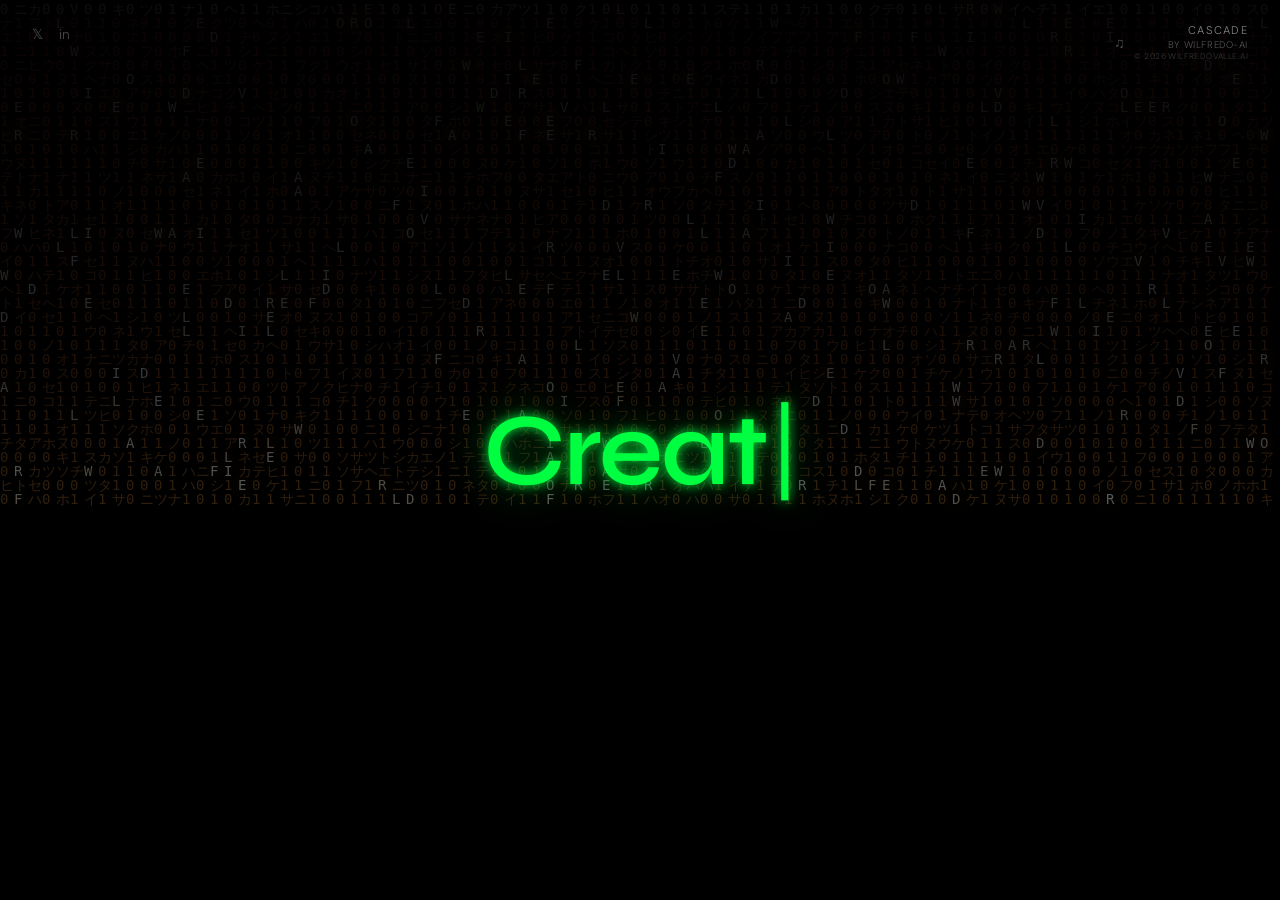
==== commit 264a7595: "Update logo video and rename AI Evangelist to AI Optimist Co-Authored-By: Claude Sonnet 4.6 <noreply" ====
--- a/index.html
+++ b/index.html
@@ -317,7 +317,7 @@
       rainInterval = setInterval(drawRain, 33); // ~30 fps
 
       // --- Typewriter ---
-      var WORDS     = ['Creative Direction', 'Design Thinker', 'Technologist', 'Program Manager', 'AI Evangelist', 'Coming Soon'];
+      var WORDS     = ['Creative Direction', 'Design Thinker', 'Technologist', 'Program Manager', 'AI Optimist', 'Coming Soon'];
       var HOLD      = 900;
       var CLEAR_GAP = 220;
       var timer;
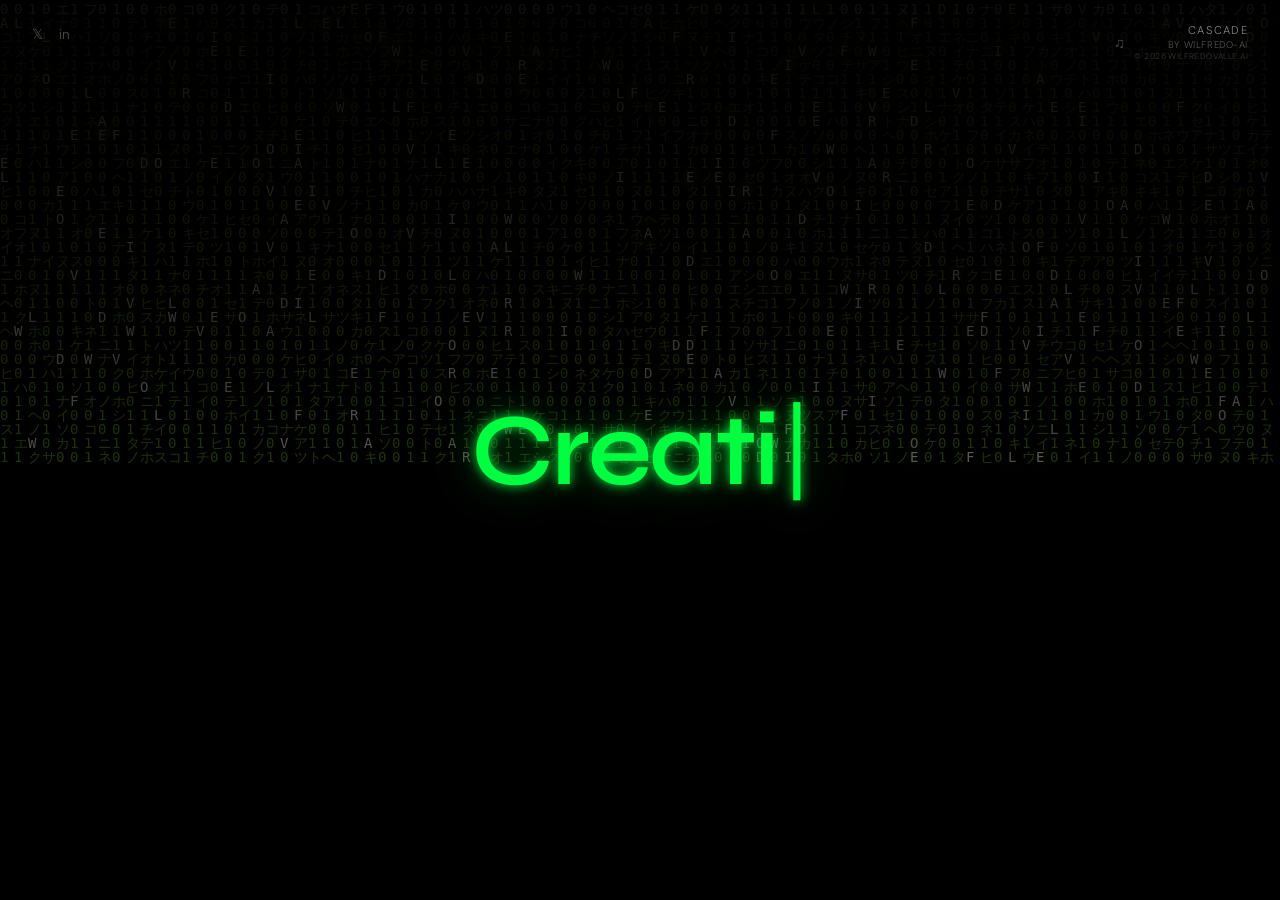
==== commit 3f803770: "Replace logo video with v3 and hold last frame on end - Remove old webm source, use animate-logov3.m" ====
--- a/index.html
+++ b/index.html
@@ -53,10 +53,8 @@
       <div class="logo-ring">
         <a class="monogram monogram--landing" href="https://wilfredovalle.ai" aria-label="Wilfredo Valle">
           <video muted playsinline id="js-mv">
-            <source src="assets/animate-logo.webm" type="video/webm" />
-            <source src="assets/animate-logov2.m4v" type="video/mp4" />
+            <source src="assets/animate-logov3.m4v" type="video/mp4" />
           </video>
-          <img src="assets/monogram-logo.png" alt="Wilfredo Valle" class="logo-static" id="js-mi" />
         </a>
       </div>
       <div class="teaser-countdown" id="js-countdown">
@@ -340,15 +338,10 @@
           setTimeout(function () {
             var endcard = document.getElementById('js-endcard');
             var mv = document.getElementById('js-mv');
-            var mi = document.getElementById('js-mi');
             endcard.classList.add('is-visible');
             if (mv) {
               mv.currentTime = 0;
               mv.play();
-              mv.addEventListener('ended', function () {
-                mv.style.opacity = '0';
-                if (mi) { mi.style.opacity = '1'; }
-              }, { once: true });
             }
           }, 2200); // slightly past the 2000ms fade-out
         }, 1000);
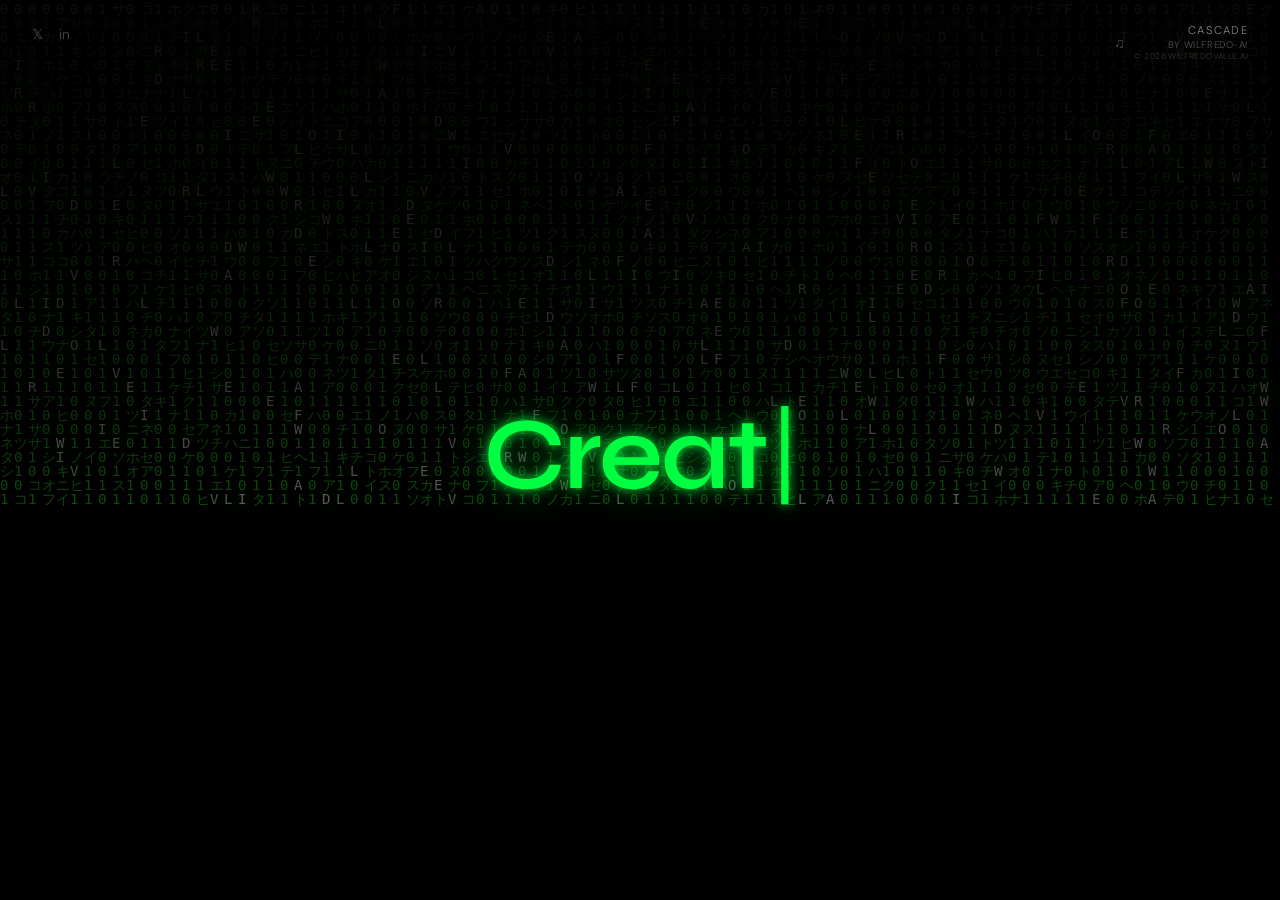
==== commit 323ea80c: "Refine typewriter, add new website label, Project decoy for Program Manager - Slower, more natural c" ====
--- a/index.html
+++ b/index.html
@@ -32,7 +32,10 @@
 
   <div id="js-intro" class="word-intro" aria-live="polite" aria-label="Teaser">
     <canvas class="word-intro__canvas" aria-hidden="true"></canvas>
-    <span class="word-intro__display"></span><span class="word-intro__cursor">|</span>
+    <div class="word-intro__stage">
+      <span id="js-sub" class="word-intro__sub"></span>
+      <div><span class="word-intro__display"></span><span class="word-intro__cursor">|</span></div>
+    </div>
 
     <nav class="teaser-socials" aria-label="Social profiles">
       <a href="https://x.com/atnomos" target="_blank" rel="noopener noreferrer" aria-label="X">𝕏</a>
@@ -80,6 +83,29 @@
       font-size: clamp(1.6rem, 8vw, 8rem);
     }
 
+    /* Stage: stacks sub-label above display */
+    .word-intro__stage {
+      display: flex;
+      flex-direction: column;
+      align-items: center;
+      gap: 0.6rem;
+      position: relative;
+      z-index: 2;
+    }
+
+    /* "new website" grey label above Coming Soon */
+    .word-intro__sub {
+      font-family: 'DM Sans', sans-serif;
+      font-size: clamp(0.65rem, 1.4vw, 0.9rem);
+      font-weight: 300;
+      letter-spacing: 0.22em;
+      text-transform: uppercase;
+      color: rgba(255, 255, 255, 0.3);
+      opacity: 0;
+      transition: opacity 600ms ease;
+    }
+    .word-intro__sub.is-visible { opacity: 1; }
+
     /* Slow fade for "Coming Soon" — teaser page only */
     .word-intro__display.is-farewell {
       transition: opacity 2000ms ease, text-shadow 2000ms ease;
@@ -316,25 +342,43 @@
 
       // --- Typewriter ---
       var WORDS     = ['Creative Direction', 'Design Thinker', 'Technologist', 'Program Manager', 'AI Optimist', 'Coming Soon'];
-      var HOLD      = 900;
-      var CLEAR_GAP = 220;
+      var HOLD      = 950;
+      var CLEAR_GAP = 180;
       var timer;
-
-      // Randomised delay per character — mimics natural typing rhythm
+      var sub = document.getElementById('js-sub');
+
+      // Natural character timing — slower, human-paced
       function charDelay(ch) {
-        var base = ch === ' ' ? 180 : 120;          // spaces feel like a beat
-        var jitter = Math.random() * 100;            // ±0–100ms natural variance
-        var hesitate = Math.random() < 0.12 ? 200 : 0; // occasional micro-pause
+        var base = ch === ' ' ? 200 : 130;
+        var jitter = Math.random() * 90;
+        var hesitate = Math.random() < 0.12 ? 200 : 0;
         return base + jitter + hesitate;
+      }
+
+      // Delete current display text one char at a time, then call callback
+      function deleteChars(callback) {
+        var current = display.textContent;
+        if (current.length === 0) { callback(); return; }
+        display.textContent = current.slice(0, -1);
+        timer = setTimeout(function () { deleteChars(callback); }, 55 + Math.random() * 35);
+      }
+
+      // Type a decoy word then call callback
+      function typeDecoy(decoy, charIdx, callback) {
+        display.textContent = decoy.slice(0, charIdx);
+        if (charIdx < decoy.length) {
+          timer = setTimeout(function () { typeDecoy(decoy, charIdx + 1, callback); }, charDelay(decoy[charIdx]));
+        } else {
+          callback();
+        }
       }
 
       function farewell() {
         clearTimeout(timer);
-        // Hold 1000ms → fade "Coming Soon" out (2000ms)
         setTimeout(function () {
           display.classList.add('is-farewell');
           cursor.style.display = 'none';
-          // After "Coming Soon" is gone → fade in endcard and play monogram video
+          if (sub) sub.classList.remove('is-visible'); // fade out "new website" with Coming Soon
           setTimeout(function () {
             var endcard = document.getElementById('js-endcard');
             var mv = document.getElementById('js-mv');
@@ -343,15 +387,34 @@
               mv.currentTime = 0;
               mv.play();
             }
-          }, 2200); // slightly past the 2000ms fade-out
+          }, 2200);
         }, 1000);
       }
 
-      function typeWord(wordIdx, charIdx) {
+      function typeWord(wordIdx, charIdx, skipDecoy) {
         var word = WORDS[wordIdx];
+
+        // "Program Manager": type "Project" first, erase, then type the real word
+        if (wordIdx === 3 && charIdx === 0 && !skipDecoy) {
+          typeDecoy('Project', 0, function () {
+            timer = setTimeout(function () {
+              deleteChars(function () {
+                timer = setTimeout(function () { typeWord(wordIdx, 0, true); }, CLEAR_GAP);
+              });
+            }, 650);
+          });
+          return;
+        }
+
+        // Reveal "new website" label when Coming Soon begins
+        if (wordIdx === WORDS.length - 1 && charIdx === 0 && sub) {
+          sub.textContent = 'new website';
+          sub.classList.add('is-visible');
+        }
+
         display.textContent = word.slice(0, charIdx);
         if (charIdx < word.length) {
-          timer = setTimeout(function () { typeWord(wordIdx, charIdx + 1); }, charDelay(word[charIdx]));
+          timer = setTimeout(function () { typeWord(wordIdx, charIdx + 1, skipDecoy); }, charDelay(word[charIdx]));
         } else if (wordIdx === WORDS.length - 1) {
           farewell();
         } else {
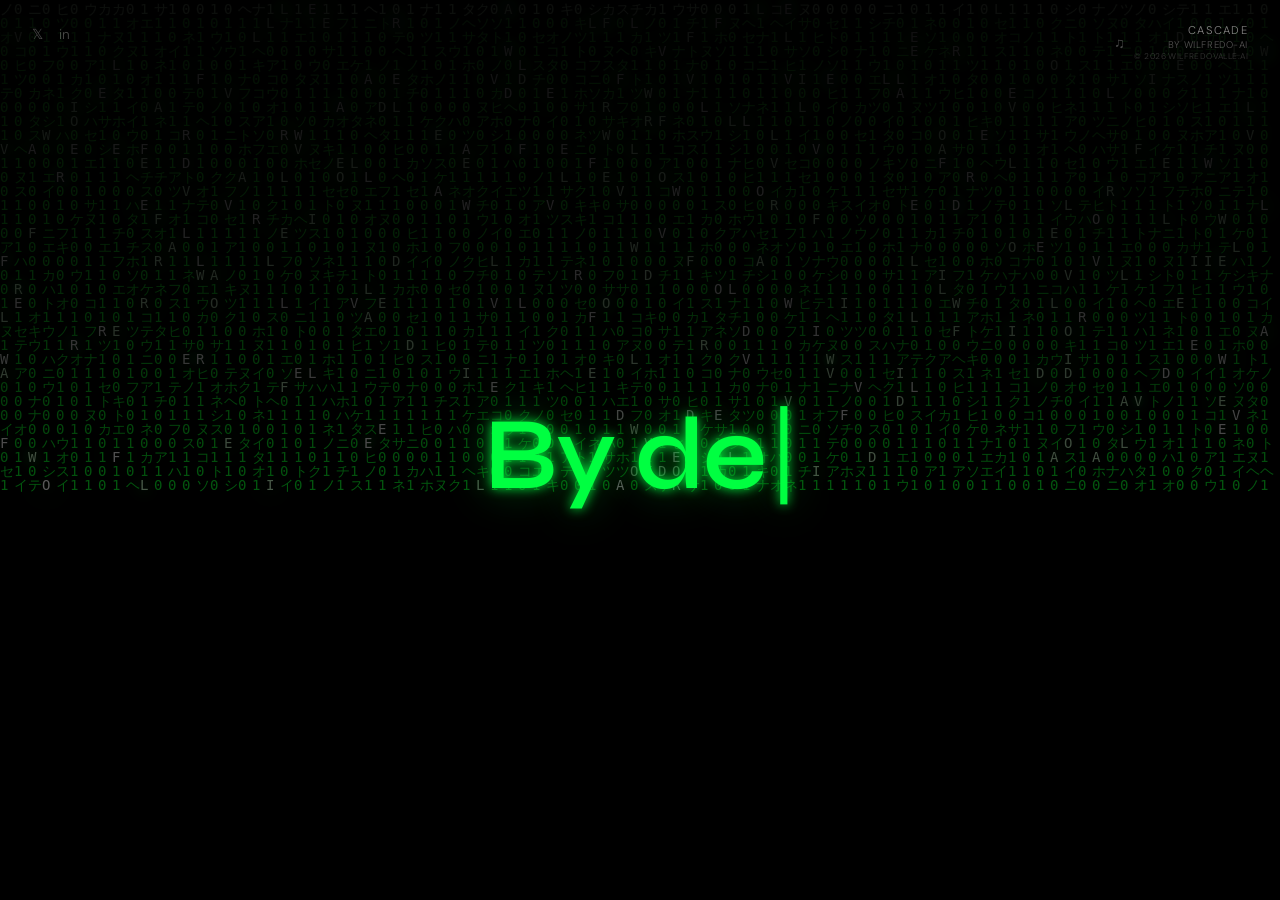
==== commit bb37045c: "Update typewriter sequence to manifesto phrases with With/Without decoy - New words: By design. / Wi" ====
--- a/index.html
+++ b/index.html
@@ -341,7 +341,7 @@
       rainInterval = setInterval(drawRain, 33); // ~30 fps
 
       // --- Typewriter ---
-      var WORDS     = ['Creative Direction', 'Design Thinker', 'Technologist', 'Program Manager', 'AI Optimist', 'Coming Soon'];
+      var WORDS     = ['By design.', 'With intent.', 'With AI.', 'Without permission.', 'Coming Soon'];
       var HOLD      = 950;
       var CLEAR_GAP = 180;
       var timer;
@@ -355,7 +355,8 @@
         return base + jitter + hesitate;
       }
 
-      // Delete current display text one char at a time, then call callback
+
+      // Delete display text one char at a time, then call callback
       function deleteChars(callback) {
         var current = display.textContent;
         if (current.length === 0) { callback(); return; }
@@ -363,7 +364,7 @@
         timer = setTimeout(function () { deleteChars(callback); }, 55 + Math.random() * 35);
       }
 
-      // Type a decoy word then call callback
+      // Type a decoy string then call callback
       function typeDecoy(decoy, charIdx, callback) {
         display.textContent = decoy.slice(0, charIdx);
         if (charIdx < decoy.length) {
@@ -394,14 +395,14 @@
       function typeWord(wordIdx, charIdx, skipDecoy) {
         var word = WORDS[wordIdx];
 
-        // "Program Manager": type "Project" first, erase, then type the real word
+        // "Without permission.": type "With" first, pause, erase, then type the real word
         if (wordIdx === 3 && charIdx === 0 && !skipDecoy) {
-          typeDecoy('Project', 0, function () {
+          typeDecoy('With', 0, function () {
             timer = setTimeout(function () {
               deleteChars(function () {
                 timer = setTimeout(function () { typeWord(wordIdx, 0, true); }, CLEAR_GAP);
               });
-            }, 650);
+            }, 550);
           });
           return;
         }
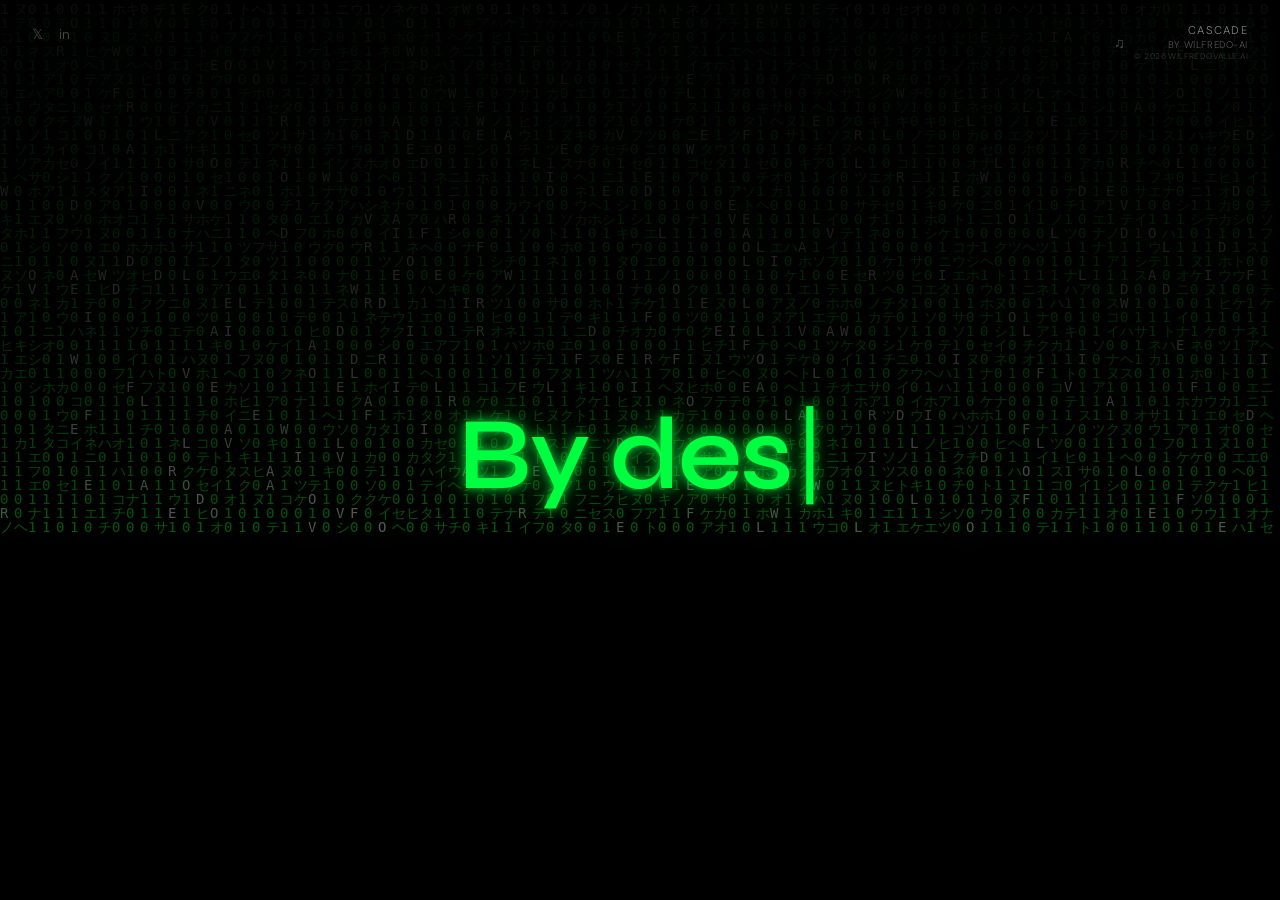
==== commit 1860390d: "Refine typewriter decoy, Matrix green ring with glisten, bump CSS version - "With permi" backspaces " ====
--- a/index.html
+++ b/index.html
@@ -18,7 +18,7 @@
   <link rel="preconnect" href="https://fonts.googleapis.com" />
   <link rel="preconnect" href="https://fonts.gstatic.com" crossorigin />
   <link href="https://fonts.googleapis.com/css2?family=Syne:wght@400;500;600;700&family=DM+Sans:wght@200;300;400&display=swap" rel="stylesheet" />
-  <link rel="stylesheet" href="styles.css?v=2" />
+  <link rel="stylesheet" href="styles.css?v=3" />
   <!-- Google tag (gtag.js) -->
   <script async src="https://www.googletagmanager.com/gtag/js?id=G-KFKY64NLW1"></script>
   <script>
@@ -356,12 +356,11 @@
       }
 
 
-      // Delete display text one char at a time, then call callback
-      function deleteChars(callback) {
-        var current = display.textContent;
-        if (current.length === 0) { callback(); return; }
-        display.textContent = current.slice(0, -1);
-        timer = setTimeout(function () { deleteChars(callback); }, 55 + Math.random() * 35);
+      // Delete exactly N chars one at a time, then call callback
+      function deleteNChars(n, callback) {
+        if (n === 0) { callback(); return; }
+        display.textContent = display.textContent.slice(0, -1);
+        timer = setTimeout(function () { deleteNChars(n - 1, callback); }, 55 + Math.random() * 35);
       }
 
       // Type a decoy string then call callback
@@ -395,14 +394,14 @@
       function typeWord(wordIdx, charIdx, skipDecoy) {
         var word = WORDS[wordIdx];
 
-        // "Without permission.": type "With" first, pause, erase, then type the real word
+        // "Without permission.": type "With permi", backspace to "With", then add "out permission."
         if (wordIdx === 3 && charIdx === 0 && !skipDecoy) {
-          typeDecoy('With', 0, function () {
+          typeDecoy('With permi', 0, function () {
             timer = setTimeout(function () {
-              deleteChars(function () {
-                timer = setTimeout(function () { typeWord(wordIdx, 0, true); }, CLEAR_GAP);
+              deleteNChars(6, function () {
+                timer = setTimeout(function () { typeWord(wordIdx, 4, true); }, 140);
               });
-            }, 550);
+            }, 320);
           });
           return;
         }
@@ -419,10 +418,11 @@
         } else if (wordIdx === WORDS.length - 1) {
           farewell();
         } else {
+          var periodPause = word[word.length - 1] === '.' ? 350 : 0;
           timer = setTimeout(function () {
             display.textContent = '';
             timer = setTimeout(function () { typeWord(wordIdx + 1, 0); }, CLEAR_GAP);
-          }, HOLD);
+          }, HOLD + periodPause);
         }
       }
 
--- a/styles.css
+++ b/styles.css
@@ -184,34 +184,47 @@
   Uses a conic-gradient to simulate a polished metallic surface —
   highlights at top-right, shadows at bottom-left.
 */
+@property --ring-angle {
+  syntax: '<angle>';
+  inherits: false;
+  initial-value: 125deg;
+}
+
 .logo-ring {
   padding: 3px;
   border-radius: 50%;
+  --ring-angle: 125deg;
   background: conic-gradient(
-    from 125deg,
-    #4a4a4a   0deg,
-    #b0b0b0  50deg,
-    #e8e8e8  85deg,
-    #ffffff 110deg,
-    #f0f0f0 135deg,
-    #c8c8c8 165deg,
-    #888888 210deg,
-    #5a5a5a 250deg,
-    #aaaaaa 295deg,
-    #4a4a4a 360deg
+    from var(--ring-angle),
+    #001500   0deg,
+    #004422  45deg,
+    #008833  80deg,
+    #00dd55 105deg,
+    #aaffcc 118deg,
+    #00ee44 135deg,
+    #007722 170deg,
+    #002e11 215deg,
+    #005522 265deg,
+    #001500 360deg
   );
   box-shadow:
-    0 0 0 1px rgba(255, 255, 255, 0.08),
-    0 0 28px rgba(200, 200, 200, 0.18),
+    0 0 0 1px rgba(0, 255, 80, 0.12),
+    0 0 28px rgba(0, 200, 60, 0.22),
     0 4px 20px rgba(0, 0, 0, 0.55);
   transition: box-shadow 400ms var(--ease);
+  animation: ring-glisten 5s linear infinite;
 }
 
 .logo-ring:hover {
   box-shadow:
-    0 0 0 1px rgba(255, 255, 255, 0.14),
-    0 0 40px rgba(220, 220, 220, 0.28),
+    0 0 0 1px rgba(255, 220, 100, 0.22),
+    0 0 40px rgba(200, 150, 30, 0.38),
     0 4px 24px rgba(0, 0, 0, 0.55);
+}
+
+@keyframes ring-glisten {
+  from { --ring-angle: 125deg; }
+  to   { --ring-angle: 485deg; }
 }
 
 /* Small variant used inside the nav bar */
@@ -309,9 +322,11 @@
   pointer-events: none;
 }
 
-/* ── Logo intro: ring sweeps in, photo stays upright ── */
+/* ── Logo intro: ring sweeps in, then glistens ── */
 .logo-ring {
-  animation: ring-sweep 1s cubic-bezier(0.22, 1, 0.36, 1) 0.15s both;
+  animation:
+    ring-sweep 1s cubic-bezier(0.22, 1, 0.36, 1) 0.15s both,
+    ring-glisten 5s linear 1.15s infinite;
 }
 
 /* Counter-rotate the inner circle so the photo stays face-up */
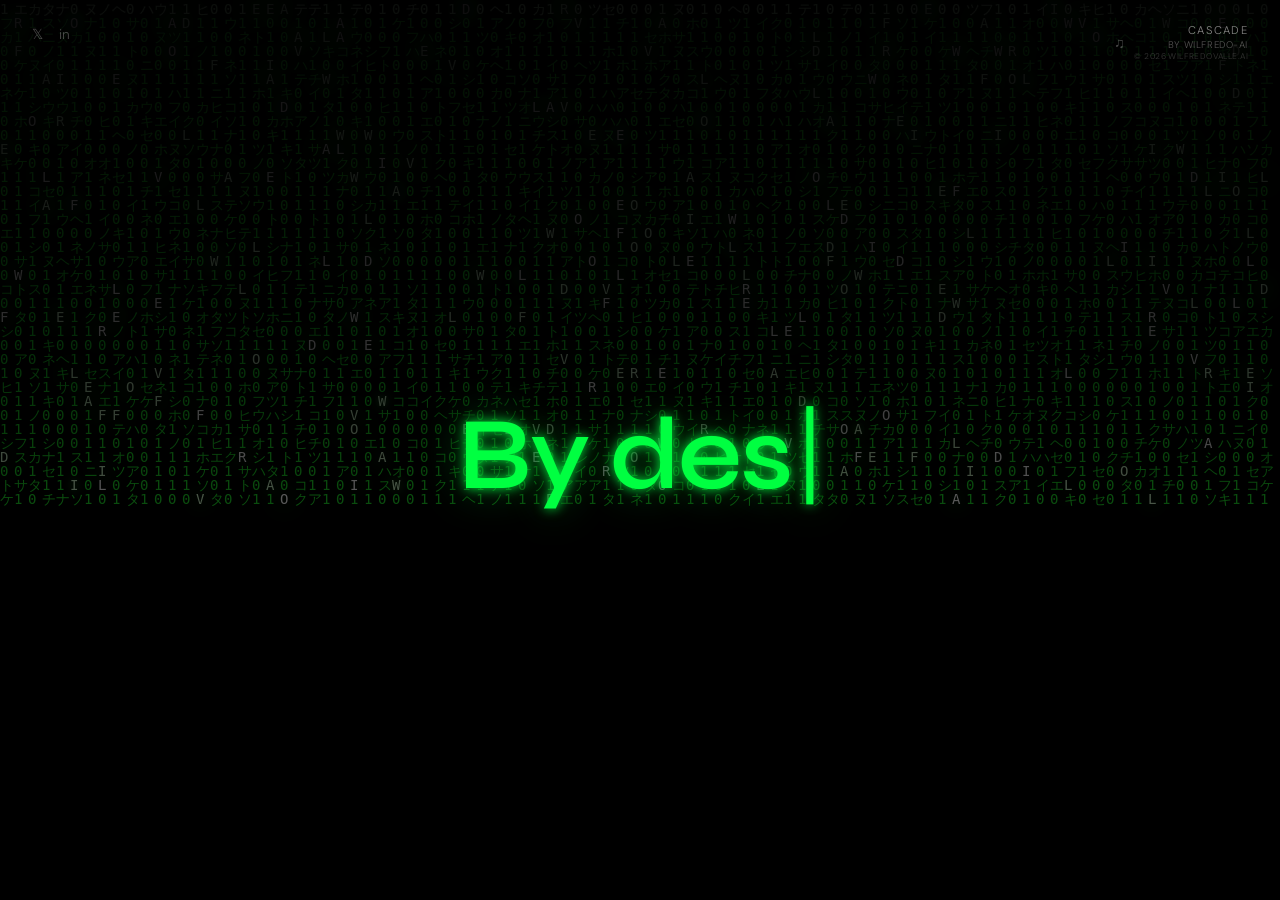
==== commit 9e9ba446: "Add word dissolve-out effect and replay button - Words now blur + shrink + shift to the current rain" ====
--- a/index.html
+++ b/index.html
@@ -72,6 +72,7 @@
           <div class="teaser-countdown__unit"><span id="js-cd-s">00</span><span>Sec</span></div>
         </div>
       </div>
+      <button class="teaser-replay" id="js-replay">&#8635; Replay</button>
     </div>
   </div>
 
@@ -256,6 +257,33 @@
       transition: color 200ms;
     }
     .teaser-socials a:hover { color: rgba(243, 241, 238, 0.75); }
+
+    /* Dissolve-out transition between phrases */
+    .word-intro__display.is-dissolving {
+      transition: opacity 900ms ease-out, filter 900ms ease-out,
+                  transform 900ms ease-out, color 500ms ease-in,
+                  text-shadow 500ms ease-in;
+      opacity: 0;
+      filter: blur(18px);
+      transform: scale(0.35);
+      /* color + text-shadow injected dynamically to match rain at that moment */
+    }
+
+    /* Replay button */
+    .teaser-replay {
+      background: none;
+      border: none;
+      font-family: var(--f-ui, 'DM Sans', sans-serif);
+      font-size: clamp(0.52rem, 1vw, 0.65rem);
+      font-weight: 300;
+      letter-spacing: 0.2em;
+      text-transform: uppercase;
+      color: rgba(243, 241, 238, 0.2);
+      cursor: pointer;
+      padding: 0;
+      transition: color 250ms;
+    }
+    .teaser-replay:hover { color: rgba(243, 241, 238, 0.55); }
 
     /* "March 2026" credit text */
     .teaser-credit {
@@ -420,13 +448,65 @@
         } else {
           var periodPause = word[word.length - 1] === '.' ? 350 : 0;
           timer = setTimeout(function () {
-            display.textContent = '';
-            timer = setTimeout(function () { typeWord(wordIdx + 1, 0); }, CLEAR_GAP);
+            // Sample rain color at this exact moment using the same sine formula
+            var t = (Math.sin(Date.now() / 4000) + 1) / 2;
+            var r = Math.floor(t * 220);
+            var g = Math.floor((1 - t) * 255);
+            var rainColor = 'rgb(' + r + ',' + g + ',40)';
+            display.classList.add('is-dissolving');
+            // Set color on next frame so the transition fires from current → rainColor
+            requestAnimationFrame(function () {
+              display.style.color = rainColor;
+              display.style.textShadow =
+                '0 0 12px ' + rainColor + ', ' +
+                '0 0 30px ' + rainColor + ', ' +
+                '0 0 60px ' + rainColor;
+            });
+            timer = setTimeout(function () {
+              display.textContent = '';
+              display.classList.remove('is-dissolving');
+              // Snap back to full visibility so next word types in cleanly
+              display.style.transition = 'none';
+              display.style.opacity = '1';
+              display.style.filter = '';
+              display.style.transform = '';
+              display.style.color = '';
+              display.style.textShadow = '';
+              // Re-enable CSS on next frame before typing begins
+              requestAnimationFrame(function () {
+                display.style.transition = '';
+                display.style.opacity = '';
+                display.style.filter = '';
+                display.style.transform = '';
+                display.style.color = '';
+                display.style.textShadow = '';
+              });
+              timer = setTimeout(function () { typeWord(wordIdx + 1, 0); }, CLEAR_GAP);
+            }, 930); // slightly longer than the 900ms transition
           }, HOLD + periodPause);
         }
       }
 
       typeWord(0, 0);
+
+      // Replay — resets all state and restarts from word 0
+      var replayBtn = document.getElementById('js-replay');
+      if (replayBtn) {
+        replayBtn.addEventListener('click', function () {
+          clearTimeout(timer);
+          var endcard = document.getElementById('js-endcard');
+          var mv = document.getElementById('js-mv');
+          endcard.classList.remove('is-visible');
+          if (mv) { mv.pause(); mv.currentTime = 0; }
+          display.textContent = '';
+          display.classList.remove('is-dissolving', 'is-farewell');
+          display.style.cssText = '';
+          cursor.style.display = '';
+          if (sub) { sub.textContent = ''; sub.classList.remove('is-visible'); }
+          // Small delay so endcard fade-out is visible before typing starts
+          setTimeout(function () { typeWord(0, 0); }, 600);
+        });
+      }
     }());
   </script>
 
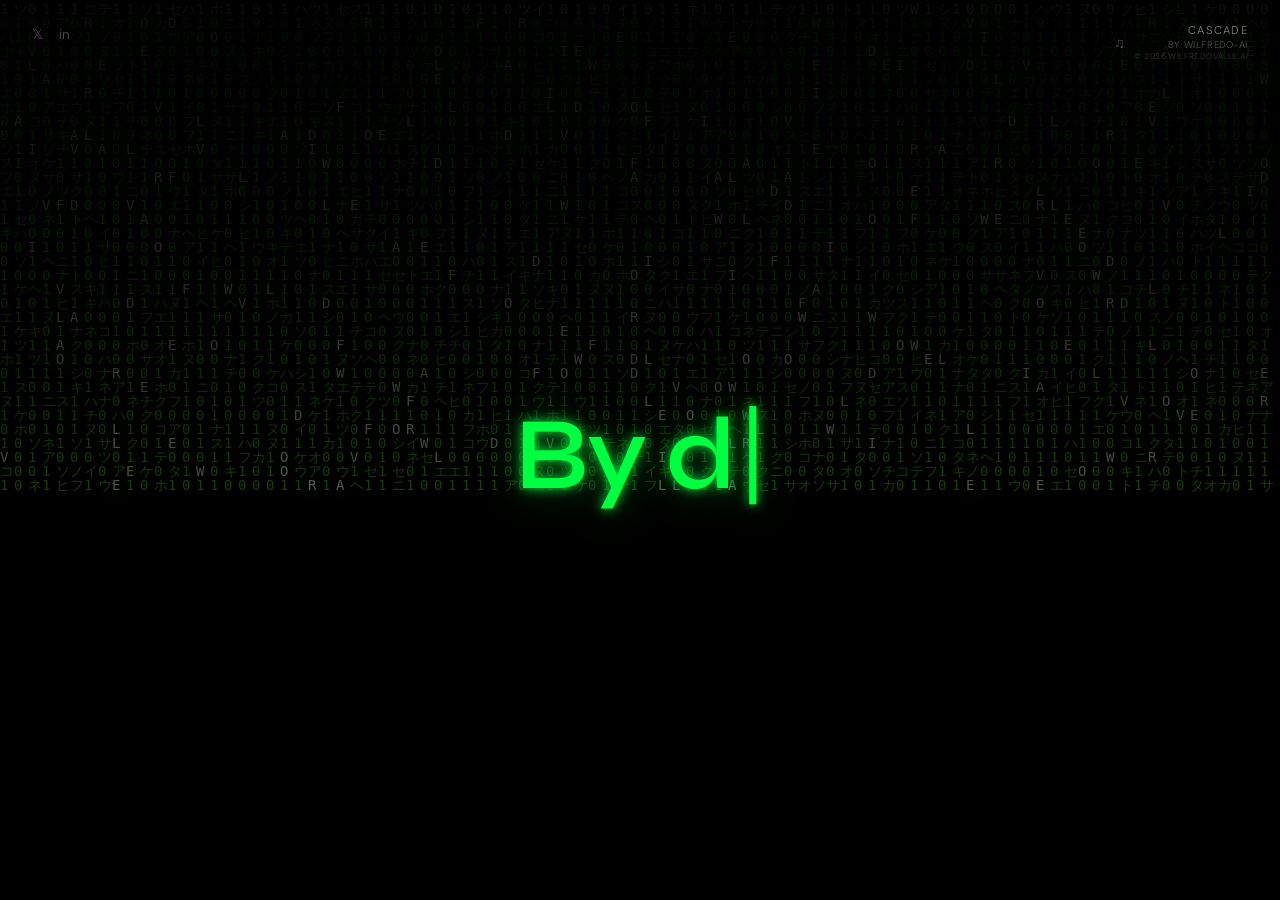
==== commit d6e0e12c: "Sync ring glisten color to matrix rain green/red oscillation Ring gradient and glow now track the sa" ====
--- a/index.html
+++ b/index.html
@@ -668,5 +668,75 @@
     }());
   </script>
 
+  <script>
+    /* ── Ring glisten: tracks rain color (green ↔ red sine wave) ────────────
+       The matrix rain oscillates via Math.sin(Date.now() / 4000).
+       Once the endcard is visible we take over the ring's CSS animation and
+       re-draw the conic-gradient + glow each frame to match.
+    ──────────────────────────────────────────────────────────────────────── */
+    (function () {
+      var ring = document.querySelector('#js-endcard .logo-ring');
+      var endcard = document.getElementById('js-endcard');
+      if (!ring || !endcard) return;
+
+      function lerp(a, b, t) { return Math.round(a + (b - a) * t); }
+
+      // Conic-gradient color stops: [rGreen, gGreen, bGreen, rRed, gRed, bRed, 'Xdeg']
+      // Green values extracted from styles.css; red mirrors the hue shift
+      var STOPS = [
+        [  0,  21,  0,   21,  0,  0,  '0deg'  ],
+        [  0,  68, 34,   68,  0,  0,  '45deg' ],
+        [  0, 136, 51,  136,  0,  0,  '80deg' ],
+        [  0, 221, 85,  221,  0,  0, '105deg' ],
+        [170, 255, 204, 255, 170, 170, '118deg'],
+        [  0, 238, 68,  238,  0,  0, '135deg' ],
+        [  0, 119, 34,  119,  0,  0, '170deg' ],
+        [  0,  46, 17,   46,  0,  0, '215deg' ],
+        [  0,  85, 34,   85,  0,  0, '265deg' ],
+        [  0,  21,  0,   21,  0,  0, '360deg' ]
+      ];
+
+      var startTime = null;
+
+      function tick(ts) {
+        if (!startTime) startTime = ts;
+
+        // Same sine formula as the rain (period ~25s full cycle)
+        var t = (Math.sin(Date.now() / 4000) + 1) / 2;
+
+        // Rotation angle — matches the 5s ring-glisten CSS animation period
+        var angle = 125 + ((ts - startTime) / 5000) * 360;
+
+        var gradient = STOPS.map(function (s) {
+          var r = lerp(s[0], s[3], t);
+          var g = lerp(s[1], s[4], t);
+          var b = lerp(s[2], s[5], t);
+          return 'rgb(' + r + ',' + g + ',' + b + ') ' + s[6];
+        }).join(', ');
+
+        ring.style.background = 'conic-gradient(from ' + angle + 'deg, ' + gradient + ')';
+
+        var glowR = lerp(0, 200, t);
+        var glowG = lerp(200, 0, t);
+        ring.style.boxShadow =
+          '0 0 0 1px rgba(' + lerp(0, 255, t) + ',' + lerp(255, 0, t) + ',80,0.12),' +
+          '0 0 28px rgba(' + glowR + ',' + glowG + ',60,0.22),' +
+          '0 4px 20px rgba(0,0,0,0.55)';
+
+        requestAnimationFrame(tick);
+      }
+
+      // Start once endcard fades in, disable the CSS animation so JS owns the ring
+      var observer = new MutationObserver(function () {
+        if (endcard.classList.contains('is-visible')) {
+          observer.disconnect();
+          ring.style.animation = 'none';
+          requestAnimationFrame(tick);
+        }
+      });
+      observer.observe(endcard, { attributes: true, attributeFilter: ['class'] });
+    }());
+  </script>
+
 </body>
 </html>
